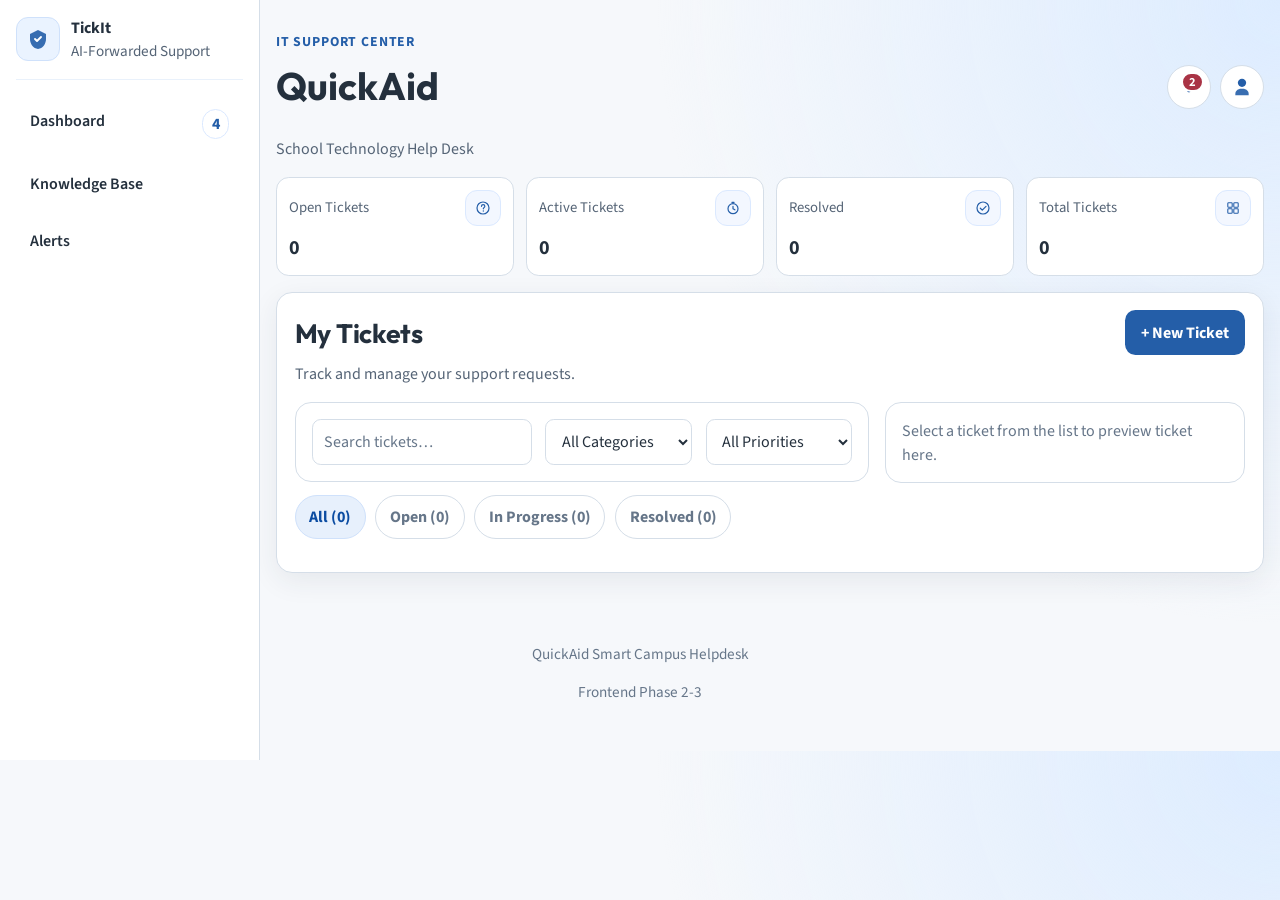
==== frontend/index.html @ 48f908a7 "enhance  UI: enhance admin UI" ====
<!doctype html>
<html lang="en">
  <head>
    <meta charset="UTF-8" />
    <meta name="viewport" content="width=device-width, initial-scale=1.0" />
    <title>QuickAid - Smart Campus Helpdesk</title>
    <link rel="preconnect" href="https://fonts.googleapis.com" />
    <link rel="preconnect" href="https://fonts.gstatic.com" crossorigin />
    <link
      href="https://fonts.googleapis.com/css2?family=Outfit:wght@400;500;600;700&family=Source+Sans+3:wght@400;500;600&display=swap"
      rel="stylesheet"
    />
    <link rel="stylesheet" href="./styles.css" />
  </head>
  <body>
    <a class="skip-link" href="#main-content">Skip to content</a>
    <header class="app-header">
      <div class="brand">
        <p class="brand-kicker">IT Support Center</p>
        <div class="brand-row">
          <h1>QuickAid</h1>
          <div class="header-actions">
            <div class="notif-wrap">
              <button
                type="button"
                class="notif-action"
                id="btnNotifications"
                aria-haspopup="menu"
                aria-controls="notifDropdown"
                aria-expanded="false"
                aria-label="Notifications"
              >
                <span class="notif-bell" aria-hidden="true">
                  <svg width="20" height="20" viewBox="0 0 24 24" fill="none" xmlns="http://www.w3.org/2000/svg">
                    <path
                      d="M12 22C13.1046 22 14 21.1046 14 20H10C10 21.1046 10.8954 22 12 22Z"
                      fill="currentColor"
                    />
                    <path
                      d="M18 16.0001H6C5.44772 16.0001 5 15.5523 5 15.0001C5 14.6234 5.20711 14.2741 5.54253 14.0937C6.29012 13.6942 7 12.9206 7 11.0001V8.5001C7 6.01483 8.79086 4.13745 11.232 4.01525C11.4821 4.00244 11.733 4.00244 11.9831 4.01525C14.4242 4.13745 16.2151 6.01483 16.2151 8.5001V11.0001C16.2151 12.9206 16.925 13.6942 17.6726 14.0937C18.008 14.2741 18.2151 14.6234 18.2151 15.0001C18.2151 15.5523 17.7674 16.0001 17.2151 16.0001H18Z"
                      fill="currentColor"
                      opacity="0.95"
                    />
                  </svg>
                </span>
                <span class="notif-badge hidden" id="notifBadge" aria-label="Unread notifications count">0</span>
              </button>

              <div class="notif-dropdown hidden" id="notifDropdown" role="menu" aria-label="Notifications dropdown">
                <div class="notif-card">
                  <div class="notif-head">
                    <div class="notif-title">Notifications</div>
                    <div class="notif-sub">
                      You have <span class="notif-unread-count" id="notifUnreadCount">0</span> unread notifications
                    </div>
                  </div>
                  <div class="notif-divider" aria-hidden="true"></div>
                  <ul class="notif-list" id="notifList"></ul>
                  <div class="notif-divider notif-divider-bottom" aria-hidden="true"></div>
                  <button type="button" class="notif-mark-all" id="btnMarkAllRead">
                    Mark all as read
                  </button>
                </div>
              </div>
            </div>
            <a class="ghost-action auth-link icon-login" id="btnSignIn" href="./login.html" aria-label="Login">
              <svg width="20" height="20" viewBox="0 0 24 24" fill="none" xmlns="http://www.w3.org/2000/svg" aria-hidden="true">
                <path d="M12 12C14.7614 12 17 9.76142 17 7C17 4.23858 14.7614 2 12 2C9.23858 2 7 4.23858 7 7C7 9.76142 9.23858 12 12 12Z" fill="currentColor" />
                <path d="M4 20C4 16.6863 7.13401 14 11 14H13C16.866 14 20 16.6863 20 20V22H4V20Z" fill="currentColor" opacity="0.9" />
              </svg>
            </a>
          </div>
        </div>
      </div>
      <p class="header-copy">
        School Technology Help Desk
      </p>
    </header>

    <aside class="sidebar" aria-label="Main navigation">
      <div class="sidebar-brand">
        <div class="sidebar-logo" aria-hidden="true">
          <svg width="24" height="24" viewBox="0 0 24 24" fill="none" xmlns="http://www.w3.org/2000/svg">
            <path d="M12 3L4 7V12C4 16.97 7.34 21.47 12 22C16.66 21.47 20 16.97 20 12V7L12 3Z" fill="currentColor" opacity="0.9" />
            <path d="M9 12L11 14L15 10" stroke="white" stroke-width="1.9" stroke-linecap="round" stroke-linejoin="round" />
          </svg>
        </div>
        <div class="sidebar-brand-text">
          <div class="sidebar-brand-title">TickIt</div>
          <div class="sidebar-brand-sub">AI-Forwarded Support</div>
        </div>
      </div>

      <nav class="sidebar-nav" aria-label="Sidebar">
        <button type="button" class="sidebar-item" data-active="false">
          Dashboard <span class="sidebar-badge">4</span>
        </button>
        <a id="btnAdminPanel" class="sidebar-item hidden" href="./admin.html">Admin Panel</a>
        <button type="button" class="sidebar-item">Knowledge Base</button>
        <button type="button" class="sidebar-item">Alerts</button>
      </nav>

  
    </aside>

    <main id="main-content" class="container main-layout">
      <section class="status-banner" id="statusBanner" role="status" aria-live="polite">
        Service status: Operational
      </section>

      <section class="quick-metrics" aria-label="Support at a glance">
        <article class="stat-card" data-stat="Open">
          <div class="stat-row">
            <p class="metric-label">Open Tickets</p>
            <div class="stat-icon" aria-hidden="true">
              <svg width="16" height="16" viewBox="0 0 24 24" fill="none" xmlns="http://www.w3.org/2000/svg">
                <circle cx="12" cy="12" r="9" stroke="currentColor" stroke-width="1.8" />
                <path d="M9.75 9.5C9.75 8.12 10.86 7 12.24 7C13.62 7 14.73 8.12 14.73 9.5C14.73 10.46 14.17 11.16 13.38 11.63C12.84 11.95 12.5 12.43 12.5 13.04V13.3" stroke="currentColor" stroke-width="1.8" stroke-linecap="round" />
                <circle cx="12.5" cy="16.45" r="1" fill="currentColor" />
              </svg>
            </div>
          </div>
          <p class="metric-value" id="statOpen">0</p>
        </article>
        <article class="stat-card" data-stat="InProgress">
          <div class="stat-row">
            <p class="metric-label">Active Tickets</p>
            <div class="stat-icon" aria-hidden="true">
              <svg width="16" height="16" viewBox="0 0 24 24" fill="none" xmlns="http://www.w3.org/2000/svg">
                <circle cx="12" cy="13" r="7.5" stroke="currentColor" stroke-width="1.8" />
                <path d="M12 13V9.5M12 13L14.8 14.8M10.4 3.5H13.6" stroke="currentColor" stroke-width="1.8" stroke-linecap="round" stroke-linejoin="round" />
              </svg>
            </div>
          </div>
          <p class="metric-value" id="statInProgress">0</p>
        </article>
        <article class="stat-card" data-stat="Resolved">
          <div class="stat-row">
            <p class="metric-label">Resolved</p>
            <div class="stat-icon" aria-hidden="true">
              <svg width="16" height="16" viewBox="0 0 24 24" fill="none" xmlns="http://www.w3.org/2000/svg">
                <circle cx="12" cy="12" r="9" stroke="currentColor" stroke-width="1.8" />
                <path d="M8 12.3L10.9 15.2L16.5 9.6" stroke="currentColor" stroke-width="1.9" stroke-linecap="round" stroke-linejoin="round" />
              </svg>
            </div>
          </div>
          <p class="metric-value" id="statResolved">0</p>
        </article>
        <article class="stat-card" data-stat="Total">
          <div class="stat-row">
            <p class="metric-label">Total Tickets</p>
            <div class="stat-icon" aria-hidden="true">
              <svg width="16" height="16" viewBox="0 0 24 24" fill="none" xmlns="http://www.w3.org/2000/svg">
                <rect x="4.2" y="4.2" width="6.6" height="6.6" rx="1.2" stroke="currentColor" stroke-width="1.6" />
                <rect x="13.2" y="4.2" width="6.6" height="6.6" rx="1.2" stroke="currentColor" stroke-width="1.6" />
                <rect x="4.2" y="13.2" width="6.6" height="6.6" rx="1.2" stroke="currentColor" stroke-width="1.6" />
                <rect x="13.2" y="13.2" width="6.6" height="6.6" rx="1.2" stroke="currentColor" stroke-width="1.6" />
              </svg>
            </div>
          </div>
          <p class="metric-value" id="statTotal">0</p>
        </article>
      </section>

      <section class="panel" id="submitPanel" aria-labelledby="submitPanelTitle">
        <div class="panel-head">
          <h2 id="submitPanelTitle">Report a Campus Issue</h2>
          <p>
            Fill in the details below. You will receive a ticket ID after submission.
          </p>
        </div>

        <div class="helper-card" aria-label="Issue templates">
          <p class="helper-title">Quick templates</p>
          <div class="template-row">
            <button class="chip" type="button" data-template="wifi">Wi-Fi issue</button>
            <button class="chip" type="button" data-template="aircond">Aircond issue</button>
            <button class="chip" type="button" data-template="portal">Portal login issue</button>
          </div>
        </div>

        <div class="submit-callout" id="submitCallout">
          <h3 class="callout-title">Create a new ticket</h3>
          <p class="muted">
            Use the form below. It auto-saves while you type, and supports attachments.
          </p>
          <button type="button" class="primary-full" id="btnNewTicket">New Ticket</button>
        </div>

        <div id="createFormWrap" class="create-form-wrap hidden" aria-hidden="true">
          <form id="ticketForm" novalidate>
            <div class="create-modal-head">
              <h3>Create New Ticket</h3>
              <button type="button" class="modal-close" id="btnCloseCreate" aria-label="Close">×</button>
            </div>
            <div class="form-grid">
            <label class="field">
              <span>Ticket type <strong>*</strong></span>
              <select id="category" name="category" autocomplete="off" required>
                <option value="">Ticket Type</option>
                <option value="Incident">Incident (something is broken)</option>
                <option value="ServiceRequest">Service Request (need access/setup)</option>
                <option value="Inquiry">General inquiry</option>
                <option value="Software">Software</option>
              </select>
              <small class="error" id="categoryError"></small>
            </label>

            <label class="field desktop-only">
              <span>Request by <strong>*</strong></span>
              <input
                id="name"
                name="name"
                type="text"
                maxlength="80"
                required
                autocomplete="name"
                placeholder="Example: Nur Aisyah Binti Rahman…"
              />
              <small class="helper">Use your full name as in student/staff record.</small>
              <small class="error" id="nameError"></small>
            </label>

            <label class="field hidden">
              <span>Email <strong>*</strong></span>
              <input
                id="email"
                name="email"
                type="email"
                maxlength="120"
                required
                autocomplete="email"
                spellcheck="false"
                placeholder="Example: ali@student.edu.my…"
              />
              <small class="helper">Use an active email to receive status updates.</small>
              <small class="error" id="emailError"></small>
            </label>

            <label class="field">
              <span>Assign to <strong>*</strong></span>
              <select id="department" name="department" autocomplete="off" required>
                <option value="">Select assigne</option>
                <option value="IT Support">IT Support</option>
                <option value="Facilities">Facilities</option>
                <option value="Academic Admin">Academic Admin</option>
                <option value="Security">Security</option>
                <option value="HR">HR</option>
                <option value="General Inquiry">General Inquiry</option>
              </select>
              <small class="error" id="departmentError"></small>
            </label>

            <label class="field">
              <span>Priority</span>
              <select id="priority" name="priority" class="priority-select">
                <option value="High">High</option>
                <option value="Medium" selected>Medium</option>
                <option value="Low">Low</option>
              </select>
              <div class="priority-seg" role="radiogroup" aria-label="Priority">
                <button type="button" class="seg-btn" data-priority="High" aria-pressed="false">High</button>
                <button type="button" class="seg-btn" data-priority="Medium" aria-pressed="true">Medium</button>
                <button type="button" class="seg-btn" data-priority="Low" aria-pressed="false">Low</button>
              </div>
              <small class="helper">Higher priority gets faster first response.</small>
            </label>

            <label class="field field-wide">
              <span>Ticket Name <strong>*</strong></span>
              <input
                id="subject"
                name="subject"
                type="text"
                maxlength="120"
                required
                autocomplete="off"
                placeholder="Ticket Name"
              />
              <small class="helper">Keep it short and specific so support can triage quickly.</small>
              <small class="error" id="subjectError"></small>
            </label>

            <div class="kb-suggestions field-wide hidden" id="kbSuggestions" aria-live="polite">
              <p class="helper-title">Suggested help articles</p>
              <p class="kb-empty">Start typing your subject to see relevant self-help guides.</p>
              <ul id="kbList"></ul>
            </div>

            <label class="field field-wide hidden">
              <span>Location</span>
              <input
                id="location"
                name="location"
                type="text"
                maxlength="120"
                autocomplete="off"
                placeholder="Example: Block C, Room 2-14 / Library Level 2…"
              />
            </label>

            <label class="field field-wide">
              <span>Message <strong>*</strong></span>
              <div class="message-from">
                <span class="from-label">from</span>
                <span class="from-chip"><span class="from-avatar">👨🏻</span><span id="messageFromName">Portal User</span></span>
              </div>
              <textarea
                id="description"
                name="description"
                rows="6"
                maxlength="2000"
                required
                autocomplete="off"
                placeholder="Enter your message.."
              ></textarea>
              <div class="message-toolbar desktop-only" aria-hidden="true">
                <button type="button" class="tool-btn" data-format="bold" aria-label="Bold">B</button>
                <button type="button" class="tool-btn" data-format="italic" aria-label="Italic">I</button>
                <button type="button" class="tool-btn" data-format="strike" aria-label="Strikethrough">S</button>
                <button type="button" class="tool-btn" data-format="bullet" aria-label="Bullets">•</button>
                <button type="button" class="tool-btn" data-format="emoji" aria-label="Emojis">
                  <svg width="14" height="14" viewBox="0 0 24 24" fill="none" xmlns="http://www.w3.org/2000/svg" aria-hidden="true">
                    <circle cx="12" cy="12" r="8.5" stroke="currentColor" stroke-width="1.8" />
                    <path d="M9.4 14.1C10.1 15 11 15.5 12 15.5C13 15.5 13.9 15 14.6 14.1" stroke="currentColor" stroke-width="1.6" stroke-linecap="round" />
                    <circle cx="9.3" cy="10.3" r="1" fill="currentColor" />
                    <circle cx="14.7" cy="10.3" r="1" fill="currentColor" />
                  </svg>
                </button>
                <button type="button" class="tool-btn" data-format="link" aria-label="Link">🔗</button>
              </div>
              <div class="emoji-picker hidden" id="emojiPicker" aria-label="Emoji picker"></div>
              <small class="helper"><span id="descCount">0</span>/2000 characters</small>
              <small class="error" id="descriptionError"></small>
            </label>

            <label class="field field-wide mobile-only attachment-field">
              <span>Attach images (Optional)</span>
              <div class="attachment-dropzone" id="attachmentDropzone" role="button" tabindex="0" aria-label="Upload attachment">
                <div class="dropzone-icon" aria-hidden="true">
                  <svg width="18" height="18" viewBox="0 0 24 24" fill="none" xmlns="http://www.w3.org/2000/svg">
                    <path d="M12 16V6.6M12 6.6L8.8 9.8M12 6.6L15.2 9.8" stroke="currentColor" stroke-width="1.9" stroke-linecap="round" stroke-linejoin="round" />
                    <path d="M5 16.5V17.7C5 18.9 6 19.9 7.2 19.9H16.8C18 19.9 19 18.9 19 17.7V16.5" stroke="currentColor" stroke-width="1.9" stroke-linecap="round" />
                  </svg>
                </div>
                <div class="dropzone-text">
                  <strong>Click</strong> to upload screenshots or photos
                  <div class="dropzone-subtitle">PNG, JPG, GIF up to 10MB each (max 5 files)</div>
                </div>
              </div>
              <input id="attachment" name="attachment" type="file" class="attachment-input" accept=".png,.jpg,.jpeg,.gif" multiple />
              <small class="error" id="attachmentError"></small>
              <small class="helper" id="attachmentInfo"></small>
              <div class="attachment-preview hidden" id="attachmentPreview" aria-live="polite"></div>
            </label>

            <label class="field field-wide checkbox-field hidden">
              <span class="checkbox-row">
                <input id="consent" name="consent" type="checkbox" required />
                I confirm the details are accurate and safe to share with support staff.
              </span>
              <small class="error" id="consentError"></small>
            </label>
          </div>

          <div class="form-meta">
            <p id="slaHint">Estimated first response SLA: 4 working hours</p>
            <p id="draftHint">Draft not saved yet.</p>
          </div>

          <div class="actions">
            <button type="button" class="ghost" id="btnCancelCreate">Cancel</button>
            <button type="submit" id="submitBtn">
              <span class="desktop-only">Create</span>
              <span class="mobile-only">Create Ticket</span>
            </button>
          </div>
          </form>

          <div class="result hidden" id="submitResult" aria-live="polite"></div>
        </div>
      </section>

      <section class="panel active" id="trackPanel" aria-labelledby="trackPanelTitle">
        <div class="panel-head">
          <div class="panel-head-row">
            <h2 id="trackPanelTitle">My Tickets</h2>
            <button type="button" class="new-ticket-top" id="btnNewTicketTop">+ New Ticket</button>
          </div>
          <p>Track and manage your support requests.</p>
        </div>

        <div class="track-workspace">
          <div class="track-main">
        <form id="trackForm" class="track-form" novalidate>
          <label class="field">
            <span>Email <strong>*</strong></span>
            <input
              id="trackEmail"
              name="trackEmail"
              type="email"
              maxlength="120"
              required
              autocomplete="email"
              spellcheck="false"
              placeholder="Example: ali@student.edu.my…"
            />
            <small class="error" id="trackEmailError"></small>
          </label>
          <button type="submit" id="trackBtn">Find Tickets</button>
        </form>

        <div class="filter-card" aria-label="Ticket filters">
          <input
            id="ticketSearch"
            type="search"
            autocomplete="off"
            placeholder="Search tickets…"
            aria-label="Search tickets"
          />
          <select id="categoryFilter" name="categoryFilter" autocomplete="off" aria-label="Category filter">
            <option value="All">All Categories</option>
            <option value="IT Support">IT Support</option>
            <option value="Facilities">Facilities</option>
            <option value="Academic Admin">Academic Admin</option>
            <option value="Security">Security</option>
            <option value="General Inquiry">General Inquiry</option>
          </select>
          <select id="priorityFilter" name="priorityFilter" autocomplete="off" aria-label="Priority filter">
            <option value="All">All Priorities</option>
            <option value="Low">Low</option>
            <option value="Medium">Medium</option>
            <option value="High">High</option>
          </select>
        </div>

        <div class="status-tabs" role="tablist" aria-label="Status tabs">
          <button type="button" class="status-tab active" data-status="All" role="tab" aria-selected="true">
            All (<span id="tabCountAll">0</span>)
          </button>
          <button type="button" class="status-tab" data-status="Open" role="tab" aria-selected="false">
            Open (<span id="tabCountOpen">0</span>)
          </button>
          <button type="button" class="status-tab" data-status="InProgress" role="tab" aria-selected="false">
            In Progress (<span id="tabCountInProgress">0</span>)
          </button>
          <button type="button" class="status-tab" data-status="Resolved" role="tab" aria-selected="false">
            Resolved (<span id="tabCountResolved">0</span>)
          </button>
        </div>

        <div class="tickets-shell">
          <div class="tickets-skeleton hidden" id="ticketsSkeleton" aria-hidden="true">
            <div class="s-row"></div>
            <div class="s-row"></div>
            <div class="s-row"></div>
            <div class="s-row"></div>
          </div>

          <div class="tickets" id="ticketsResult" aria-live="polite"></div>
        </div>
          </div>

          <aside class="ticket-inline-panel" id="ticketInlinePanel" aria-live="polite">
            <p class="ticket-inline-empty" id="ticketInlineEmpty">
              Select a ticket from the list to preview ticket here.
            </p>
            <div class="ticket-inline-content hidden" id="ticketInlineContent">
              <div class="ticket-inline-head">
                <h3 id="inlineDetailSubject">Ticket Details</h3>
                <span class="muted" id="inlineDetailTicketId"></span>
              </div>
              <div class="ticket-inline-meta">
                <span class="badge" id="inlineDetailStatus">Open</span>
                <span class="detail-priority-pill" id="inlineDetailPriority">Medium</span>
              </div>
              <p class="muted" id="inlineDetailCategory">Department</p>
              <p class="muted" id="inlineDetailLocation">Location</p>
              <p class="muted" id="inlineDetailUpdated">Updated</p>
              <div class="detail-block">
                <h4>Issue description</h4>
                <p class="detail-description muted" id="inlineDetailDescription"></p>
              </div>
              <div class="detail-actions">
                <button type="button" id="btnInlineViewDetailPage">View Details</button>
              </div>
            </div>
          </aside>
        </div>
      </section>
    </main>

    <footer class="app-footer">
      <p>QuickAid Smart Campus Helpdesk</p>
      <p>Frontend Phase 2-3</p>
    </footer>

    <div class="modal hidden" id="profileModal" role="dialog" aria-modal="true" aria-labelledby="profileModalTitle">
      <div class="modal-backdrop" data-close-profile="true"></div>
      <div class="modal-card" role="document">
        <div class="modal-head">
          <h2 id="profileModalTitle">Profile and settings</h2>
          <button type="button" class="modal-close" data-close-profile="true" aria-label="Close">×</button>
        </div>

        <form id="profileForm" class="profile-form" novalidate>
          <p class="muted" id="profileEmail">Signed in as</p>

          <fieldset class="fieldset">
            <legend>Notifications</legend>
            <label class="check-row">
              <input type="checkbox" id="notifEmail" />
              Email me ticket updates
            </label>
            <label class="check-row">
              <input type="checkbox" id="notifInApp" />
              Show in-app alerts
            </label>
          </fieldset>

          <button type="submit" class="primary-full">Save</button>
        </form>
      </div>
    </div>

    <script src="./app.js" defer></script>
  </body>
</html>
---- frontend/styles.css ----
:root {
  --bg: #f6f8fb;
  --panel: #ffffff;
  --text-strong: #1a2430;
  --text: #24303d;
  --text-muted: #556476;
  --text-soft: #667689;
  --muted: #667689;
  --line: #d5dee8;
  --primary: #245ea8;
  --primary-hover: #2f6dbc;
  --primary-strong: #1f4f8d;
  --primary-soft: #edf4fb;
  --surface-hover: #f4f7fb;
  --surface-active: #ecf2f8;
  --danger: #a93345;
  --ok: #1f7a57;
  --warning: #8a680f;
}

* {
  box-sizing: border-box;
}

html {
  -webkit-tap-highlight-color: rgba(11, 99, 201, 0.16);
}

body {
  margin: 0;
  font-family: "Source Sans 3", sans-serif;
  color: var(--text);
  line-height: 1.5;
  background: radial-gradient(circle at top right, #ddecff, transparent 42%),
    var(--bg);
}

button,
a,
input,
select,
textarea {
  touch-action: manipulation;
}

h2[id],
h3[id],
h4[id] {
  scroll-margin-top: 1rem;
}

h1,
h2,
h3,
h4 {
  text-wrap: balance;
}

button:focus-visible,
a:focus-visible,
input:focus-visible,
select:focus-visible,
textarea:focus-visible {
  outline: 2px solid var(--primary);
  outline-offset: 2px;
}

.skip-link {
  position: absolute;
  left: -9999px;
}

.skip-link:focus {
  left: 1rem;
  top: 1rem;
  z-index: 9;
  padding: 0.5rem 0.75rem;
  border-radius: 0.5rem;
  background: #fff;
  outline: 2px solid var(--primary);
}

.app-header {
  padding: 2rem 1rem 1rem;
  max-width: 1200px;
  margin: 0 0 0 260px;
  display: grid;
  gap: 0.7rem;
}

@media (max-width: 980px) {
  .sidebar {
    position: static;
    width: auto;
    border-right: 0;
    border-bottom: 1px solid var(--line);
    min-height: auto;
  }

  .app-header {
    margin: 0;
  }

  .main-layout {
    margin-left: 0;
  }

  .header-actions {
    margin-left: 0;
  }
}

.brand h1 {
  margin: 0;
  font-family: "Outfit", sans-serif;
  font-size: clamp(1.7rem, 3vw, 2.4rem);
}

.brand-row {
  display: flex;
  align-items: center;
  gap: 0.75rem;
  flex-wrap: wrap;
}

.brand-kicker {
  margin: 0 0 0.35rem;
  color: var(--primary);
  font-weight: 700;
  text-transform: uppercase;
  letter-spacing: 0.06em;
  font-size: 0.86rem;
}

.header-copy {
  margin: 0.6rem 0 0;
  color: var(--text-muted);
  max-width: 70ch;
}

.header-actions {
  display: flex;
  align-items: center;
  gap: 0.55rem;
  margin-left: auto;
}

.new-ticket-top {
  border: 0;
  background: var(--primary);
  color: #fff;
  border-radius: 0.65rem;
  padding: 0.65rem 1rem;
  font-weight: 700;
  cursor: pointer;
  min-height: 44px;
  text-decoration: none;
  transition: background-color 170ms ease-out, transform 170ms ease-out, box-shadow 170ms ease-out;
}

.new-ticket-top:hover {
  background: var(--primary-hover);
  box-shadow: 0 8px 18px rgba(31, 79, 141, 0.2);
  transform: translateY(-1px);
}

.new-ticket-top:active {
  background: var(--primary-strong);
  box-shadow: 0 3px 8px rgba(31, 79, 141, 0.16);
  transform: translateY(0);
}

/* Notification button + dropdown (based on provided screenshot) */
.notif-wrap {
  position: relative;
  display: inline-flex;
}

.notif-action {
  width: 44px;
  height: 44px;
  border-radius: 999px;
  border: 1px solid var(--line);
  background: #fff;
  color: var(--primary);
  display: inline-flex;
  align-items: center;
  justify-content: center;
  cursor: pointer;
  position: relative;
  transition: background-color 150ms ease-out, border-color 150ms ease-out, transform 150ms ease-out;
}

.notif-action:hover {
  background: var(--surface-hover);
  border-color: #c5d4e5;
  transform: translateY(-1px);
}

.notif-action:active {
  background: var(--surface-active);
  transform: translateY(0);
}

.notif-badge {
  position: absolute;
  top: 6px;
  right: 6px;
  min-width: 20px;
  height: 20px;
  padding: 0 6px;
  border-radius: 999px;
  background: var(--danger);
  color: #fff;
  font-weight: 700;
  font-size: 0.78rem;
  display: inline-flex;
  align-items: center;
  justify-content: center;
  border: 2px solid #fff;
}

.notif-dropdown {
  position: absolute;
  top: calc(100% + 0.6rem);
  right: 0;
  width: 360px;
  max-width: calc(100vw - 2rem);
  z-index: 80;
}

.notif-card {
  background: #fff;
  border: 1px solid var(--line);
  border-radius: 1rem;
  box-shadow: 0 18px 60px rgba(36, 52, 70, 0.14);
  overflow: hidden;
}

.notif-head {
  padding: 1rem 1rem 0.75rem;
}

.notif-title {
  font-family: "Outfit", sans-serif;
  font-weight: 700;
  font-size: 1.05rem;
}

.notif-sub {
  margin-top: 0.35rem;
  color: var(--text-muted);
  font-weight: 700;
}

.notif-divider {
  height: 1px;
  background: #e9f1fb;
}

.notif-list {
  list-style: none;
  margin: 0;
  padding: 0.55rem 0;
  display: grid;
  gap: 0.15rem;
}

.notif-item {
  display: flex;
  gap: 0.65rem;
  padding: 0.7rem 1rem;
  align-items: flex-start;
}

.notif-item-unread {
  background: #f2f7ff;
  border: 1px solid #d2e3fb;
  border-radius: 0.75rem;
  margin: 0 0.4rem;
}

.notif-item-read {
  background: #fff;
  border: 1px solid #edf2f8;
  border-radius: 0.75rem;
  margin: 0 0.4rem;
}

.notif-dot {
  width: 8px;
  height: 8px;
  border-radius: 999px;
  background: #0b63c9;
  margin-top: 0.55rem;
  flex: 0 0 auto;
}

.notif-check {
  width: 18px;
  height: 18px;
  border-radius: 6px;
  display: inline-flex;
  align-items: center;
  justify-content: center;
  margin-top: 0.35rem;
  color: #0f6b42;
  font-weight: 700;
  flex: 0 0 auto;
}

.notif-text {
  flex: 1;
  min-width: 0;
}

.notif-text-title {
  font-weight: 700;
  margin: 0;
}

.notif-item-read .notif-text-title {
  font-weight: 700;
  color: var(--text-muted);
}

.notif-time {
  display: flex;
  gap: 0.4rem;
  align-items: center;
  margin-top: 0.3rem;
  color: var(--text-muted);
  font-weight: 700;
  font-size: 0.95rem;
}

.notif-time svg {
  flex: 0 0 auto;
  color: var(--muted);
}

.notif-mark-all {
  width: calc(100% - 1.2rem);
  margin: 0.8rem 0.6rem 0.9rem;
  border: 1px solid var(--line);
  background: #f7fbff;
  color: var(--text);
  font-weight: 700;
  border-radius: 0.9rem;
}

.notif-mark-all:hover {
  background: #eaf4ff;
}

.notif-mark-all:focus {
  outline: 2px solid #87b9f5;
  outline-offset: 2px;
}

/* Auth actions visibility is controlled by the `.hidden` class in JS. */

.ghost-action,
.ms-action {
  min-height: 44px;
  border-radius: 0.6rem;
  border: 1px solid var(--line);
  background: #f8fbff;
  color: var(--text);
  padding: 0.55rem 0.9rem;
  font-weight: 700;
  text-decoration: none;
  display: inline-flex;
  align-items: center;
  justify-content: center;
}

.auth-link {
  cursor: pointer;
}

.icon-login {
  width: 44px;
  height: 44px;
  border-radius: 999px;
  padding: 0;
  border: 1px solid var(--line);
  background: #fff;
  color: var(--primary);
  position: relative;
  cursor: pointer;
  transition: background-color 150ms ease-out, border-color 150ms ease-out, transform 150ms ease-out;
}

.icon-login:hover {
  background: var(--surface-hover);
  border-color: #c5d4e5;
  color: var(--primary);
  transform: translateY(-1px);
  box-shadow: 0 8px 18px rgba(31, 79, 141, 0.2);
}

.icon-login:active {
  background: var(--surface-active);
  color: var(--primary);
  transform: translateY(0);
  box-shadow: 0 3px 8px rgba(31, 79, 141, 0.16);
}

.ms-action {
  background: #eaf3ff;
  border-color: #b9d4f3;
  color: #0f4f95;
}

.container {
  max-width: 1060px;
  margin: 0 auto;
  padding: 0 1rem 2rem;
}

/* Layout with left sidebar (matches screenshots) */
.main-layout {
  max-width: 1200px;
  margin-left: 260px;
}

.sidebar {
  position: fixed;
  top: 0;
  left: 0;
  width: 260px;
  background: #ffffff;
  border-right: 1px solid var(--line);
  padding: 1rem 1rem 1.2rem;
  min-height: calc(100vh - 140px);
}

.sidebar-brand {
  display: flex;
  align-items: center;
  gap: 0.7rem;
  padding-bottom: 1rem;
  margin-bottom: 1rem;
  border-bottom: 1px solid #e9f1fb;
}

.sidebar-logo {
  width: 44px;
  height: 44px;
  display: flex;
  align-items: center;
  justify-content: center;
  background: #eaf3ff;
  color: var(--primary);
  border: 1px solid #cfe1fb;
  border-radius: 12px;
  font-weight: 700;
  padding: 0;
}

.sidebar-brand-title {
  font-weight: 700;
  color: var(--text);
}

.sidebar-brand-sub {
  color: var(--text-muted);
  font-size: 0.95rem;
}

.sidebar-nav {
  display: grid;
  gap: 0.45rem;
  margin-bottom: 1.1rem;
}

.sidebar-item {
  text-align: left;
  border: 0;
  background: transparent;
  padding: 0.8rem 0.85rem;
  border-radius: 0.9rem;
  color: var(--text);
  font-weight: 600;
  cursor: pointer;
  transition: background-color 150ms ease-out, border-color 150ms ease-out;
}

.sidebar-item:hover {
  background: var(--surface-hover);
  border-color: #d0dce9;
}

.sidebar-item-active {
  background: #8fb3ff66;
  border: 1px solid #8fb3ff99;
}

.sidebar-badge {
  float: right;
  padding: 0.15rem 0.55rem;
  border-radius: 999px;
  background: #ffffff;
  border: 1px solid #dbe9ff;
  color: var(--primary);
  font-weight: 700;
  font-variant-numeric: tabular-nums;
}

.sidebar-help-card {
  border: 1px solid #dbe9ff;
  background: #f7fbff;
  border-radius: 1rem;
  padding: 1rem;
}

.sidebar-help-title {
  font-weight: 700;
}

.sidebar-help-text {
  color: var(--muted);
  margin-top: 0.25rem;
}

.sidebar-help-cta {
  margin-top: 0.8rem;
  color: var(--muted);
  font-weight: 700;
  font-size: 0.95rem;
}

.status-banner {
  display: none;
  background: #e7f2ff;
  border: 1px solid #bfd9f7;
  color: #0c4f98;
  padding: 0.7rem 0.9rem;
  border-radius: 0.65rem;
  margin-bottom: 1rem;
}

.quick-metrics {
  display: grid;
  grid-template-columns: repeat(4, minmax(0, 1fr));
  gap: 0.75rem;
  margin-bottom: 1rem;
}

.quick-metrics article {
  background: #fff;
  border: 1px solid var(--line);
  border-radius: 0.8rem;
  padding: 0.75rem;
}

.stat-row {
  display: flex;
  justify-content: space-between;
  align-items: center;
  gap: 0.5rem;
}

.stat-icon {
  width: 36px;
  height: 36px;
  border-radius: 12px;
  background: #f3f7ff;
  border: 1px solid #dbe9ff;
  display: flex;
  align-items: center;
  justify-content: center;
  color: var(--primary);
  font-weight: 700;
}

.stat-card .metric-value {
  margin-top: 0.45rem;
  font-weight: 700;
  font-variant-numeric: tabular-nums;
  font-size: 1.25rem;
}

.metric-label {
  margin: 0;
  color: var(--text-muted);
  font-size: 0.92rem;
}

.metric-value {
  margin: 0.2rem 0 0;
  font-weight: 700;
}

.tab-nav {
  display: none;
  display: inline-flex;
  gap: 0.4rem;
  background: #e9edf2;
  border-radius: 999px;
  padding: 0.25rem;
  margin-bottom: 1rem;
}

/* In screenshot flow: submit form is only shown via New Ticket modal */
.submit-callout {
  display: none;
}

.tab-btn {
  border: 0;
  background: transparent;
  color: var(--muted);
  padding: 0.55rem 0.95rem;
  border-radius: 999px;
  cursor: pointer;
  font-weight: 600;
}

.tab-btn.active {
  color: #fff;
  background: var(--primary);
}

.panel {
  display: none;
  background: var(--panel);
  border: 1px solid var(--line);
  border-radius: 1rem;
  padding: 1.1rem;
  box-shadow: 0 8px 28px rgba(36, 52, 70, 0.08);
}

.panel.active {
  display: block;
}

.panel-head h2 {
  margin: 0;
  font-family: "Outfit", sans-serif;
  font-size: clamp(1.35rem, 1.1rem + 0.7vw, 1.75rem);
  line-height: 1.22;
  letter-spacing: -0.01em;
}

.panel-head-row {
  display: flex;
  align-items: center;
  justify-content: space-between;
  gap: 0.75rem;
  flex-wrap: wrap;
}

.panel-head p {
  margin: 0.45rem 0 1rem;
  color: var(--text-muted);
}

.helper-card {
  border: 1px solid #cee0f6;
  background: #f6faff;
  border-radius: 0.85rem;
  padding: 0.75rem;
  margin-bottom: 1rem;
}

.helper-title {
  margin: 0;
  font-weight: 600;
}

.kb-suggestions {
  border: 1px dashed #bdd4f0;
  border-radius: 0.75rem;
  background: #f8fbff;
  padding: 0.75rem;
}

.kb-empty {
  margin: 0.45rem 0 0;
  color: var(--text-muted);
}

#kbList {
  margin: 0.5rem 0 0;
  padding-left: 1rem;
}

#kbList li {
  margin-bottom: 0.35rem;
}

.template-row {
  display: flex;
  flex-wrap: wrap;
  gap: 0.45rem;
  margin-top: 0.6rem;
}

.chip {
  border-radius: 999px;
  border: 1px solid #b6d1f3;
  background: #fff;
  color: #1d4f8f;
  padding: 0.32rem 0.68rem;
  font-weight: 600;
  transition: background-color 150ms ease-out, border-color 150ms ease-out, transform 150ms ease-out;
}

.chip:hover {
  background: var(--primary-soft);
  border-color: #a9c4e3;
  transform: translateY(-1px);
}

.chip:active {
  background: #e2edf9;
  transform: translateY(0);
}

.submit-callout {
  border: 1px solid #bcd8fb;
  border-radius: 1rem;
  background: #f7fbff;
  padding: 1rem;
  margin: 0.9rem 0 1rem;
}

.callout-title {
  margin: 0;
  font-family: "Outfit", sans-serif;
  font-size: 1.1rem;
  line-height: 1.25;
}

.create-form-wrap {
  position: fixed;
  inset: 0;
  z-index: 60;
  background: rgba(10, 18, 28, 0.55);
  padding: 6vh 1rem;
  overflow: auto;
  backdrop-filter: blur(2px);
}

.create-modal-head {
  margin: -1.1rem -1.1rem 1rem;
  display: flex;
  justify-content: space-between;
  gap: 0.8rem;
  align-items: center;
  padding: 0.95rem 1.1rem;
  border-bottom: 1px solid var(--line);
  background: #fff;
  border-radius: 1rem 1rem 0 0;
}

.create-modal-head h3 {
  margin: 0;
  font-family: "Outfit", sans-serif;
  font-size: 1.4rem;
  line-height: 1.2;
  flex: 1 1 auto;
  letter-spacing: -0.01em;
}

.create-form-wrap form {
  max-width: 780px;
  margin: 0 auto;
  background: #fff;
  border: 1px solid var(--line);
  border-radius: 1rem;
  padding: 1.15rem;
  box-shadow: 0 14px 34px rgba(36, 52, 70, 0.14);
}

.create-form-wrap .form-grid {
  margin-top: 0.25rem;
  gap: 1.05rem;
}

.create-form-wrap .actions {
  margin-top: 1rem;
}

.create-form-wrap .modal-close {
  background: transparent;
  border: 0;
  box-shadow: none;
  color: #313c4d;
  font-size: 1.85rem;
  line-height: 1;
  padding: 0.2rem 0.4rem;
  border-radius: 0.5rem;
}

#ticketForm .field > span {
  color: var(--text-strong);
  font-weight: 600;
}

#ticketForm .field > span strong {
  color: var(--danger);
}

#ticketForm input,
#ticketForm select,
#ticketForm textarea {
  border: 1px solid #ccd8e5;
  background: #fbfdff;
  border-radius: 0.68rem;
  min-height: 44px;
  padding: 0.68rem 0.78rem;
}

#ticketForm textarea {
  min-height: 128px;
  line-height: 1.45;
  resize: vertical;
}

#ticketForm input:focus,
#ticketForm select:focus,
#ticketForm textarea:focus {
  border-color: #8db2db;
  box-shadow: 0 0 0 3px rgba(36, 94, 168, 0.14);
}

#ticketForm .helper {
  font-size: 0.9rem;
  color: var(--text-soft);
}

#ticketForm .error {
  min-height: 1.25em;
  font-size: 0.88rem;
  font-weight: 600;
  color: var(--danger);
}

#ticketForm .priority-seg {
  width: 100%;
  display: grid;
  grid-template-columns: repeat(3, minmax(0, 1fr));
  gap: 0.5rem;
  padding: 0.35rem;
}

#ticketForm .seg-btn {
  min-width: 0;
}

#ticketForm .message-toolbar {
  padding-top: 0.72rem;
  border-top: 1px dashed #d5e2ef;
  margin-top: 0.15rem;
}

#ticketForm .attachment-dropzone {
  background: #f5f9ff;
  border-color: #abc9e6;
}

#ticketForm .attachment-dropzone:hover {
  background: #edf5ff;
  border-color: #93b8dd;
}

#ticketForm .actions {
  border-top: 1px solid #e3ebf3;
  padding-top: 0.95rem;
}

#ticketForm #submitBtn {
  min-width: 160px;
}

#ticketForm #btnCancelCreate {
  min-width: 110px;
}

/* Responsive create-ticket layout (matches provided screenshots) */
.desktop-only {
  display: block;
}
.mobile-only {
  display: none;
}

@media (max-width: 760px) {
  .desktop-only {
    display: none;
  }
  .mobile-only {
    display: block;
  }
}

/* Priority segmented control (matches screenshot-style pill buttons) */
.priority-select {
  display: none;
}

.priority-seg {
  display: inline-flex;
  gap: 0.55rem;
  padding: 0.25rem;
  background: #f7fbff;
  border: 1px solid var(--line);
  border-radius: 0.85rem;
}

.seg-btn {
  display: inline-flex;
  align-items: center;
  justify-content: center;
  flex: 1;
  min-width: 96px;
  border: 1px solid transparent;
  background: #fff;
  border-radius: 999px;
  padding: 0.48rem 0.75rem;
  font-weight: 600;
  color: var(--muted);
  cursor: pointer;
  gap: 0.45rem;
  transition: background-color 150ms ease-out, border-color 150ms ease-out, transform 150ms ease-out;
}

.seg-btn:hover {
  background: var(--primary-soft);
  border-color: #c4d8ee;
  transform: translateY(-1px);
}

.seg-btn:active {
  background: #e2edf9;
  transform: translateY(0);
}

.seg-btn.active {
  outline: 2px solid #b9d4f3;
  outline-offset: 1px;
}

.seg-btn[data-priority="Low"].active {
  background: #f2fbf6;
  border-color: #b8e2c7;
  color: #0f6b42;
}

.seg-btn[data-priority="Medium"].active {
  background: #fff6dc;
  border-color: #f2d28f;
  color: #7a5400;
}

.seg-btn[data-priority="High"].active {
  background: #fff0ef;
  border-color: #f3b3ad;
  color: #a21b1b;
}

.seg-btn::before {
  content: "";
  width: 8px;
  height: 8px;
  border-radius: 50%;
  display: inline-block;
  background: #c7cdd8;
}
.seg-btn[data-priority="Low"]::before {
  background: #0f6b42;
}
.seg-btn[data-priority="Medium"]::before {
  background: #d39b00;
}
.seg-btn[data-priority="High"]::before {
  background: #a21b1b;
}

@media (max-width: 760px) {
  /* Mobile uses dropdown priority (screenshot 1) */
  .priority-select {
    display: block;
  }
  .priority-seg {
    display: none;
  }
}

.form-grid {
  display: grid;
  gap: 0.95rem;
  grid-template-columns: repeat(2, minmax(0, 1fr));
}

.field {
  display: flex;
  flex-direction: column;
  gap: 0.4rem;
}

.field-wide {
  grid-column: 1 / -1;
}

.field span {
  font-weight: 600;
}

.field strong {
  color: var(--danger);
}

input,
select,
textarea,
button {
  font: inherit;
}

input,
select,
textarea {
  border: 1px solid var(--line);
  border-radius: 0.55rem;
  padding: 0.62rem 0.7rem;
  color: var(--text);
  background: #fff;
}

input::placeholder,
textarea::placeholder {
  color: var(--text-soft);
  opacity: 1;
}

input:focus,
select:focus,
textarea:focus,
button:focus {
  outline: 2px solid #87b9f5;
  outline-offset: 1px;
}

.helper {
  color: var(--text-muted);
  font-size: 0.95rem;
  line-height: 1.45;
}

.form-meta {
  margin-top: 0.7rem;
  display: flex;
  justify-content: space-between;
  gap: 0.65rem;
  flex-wrap: wrap;
  color: var(--text-muted);
}

.checkbox-field {
  gap: 0.2rem;
}

.checkbox-row {
  display: flex;
  align-items: flex-start;
  gap: 0.6rem;
  line-height: 1.35;
}

.checkbox-row input[type="checkbox"] {
  width: 1.05rem;
  height: 1.05rem;
  margin-top: 0.15rem;
}

.error {
  color: var(--danger);
  min-height: 1em;
}

.actions {
  margin-top: 1.05rem;
  display: flex;
  gap: 0.6rem;
  flex-wrap: wrap;
}

/* In screenshots the create modal buttons sit on the right. */
#createFormWrap .actions {
  justify-content: flex-end;
}

/* Attachment dropzone (screenshot 1) */
.attachment-field .attachment-input {
  display: none;
}

.attachment-dropzone {
  margin: 0.35rem 0 0.1rem;
  border: 1px dashed #b9d4f3;
  border-radius: 0.9rem;
  padding: 1rem;
  background: #f7fbff;
  display: flex;
  align-items: center;
  justify-content: center;
  gap: 0.9rem;
  text-align: left;
  cursor: pointer;
}

.attachment-dropzone:focus-visible {
  outline: 2px solid var(--primary);
  outline-offset: 2px;
}

.attachment-dropzone .dropzone-icon {
  width: 34px;
  height: 34px;
  border-radius: 10px;
  background: #eaf4ff;
  display: inline-flex;
  align-items: center;
  justify-content: center;
  font-weight: 700;
  color: #1d4f8f;
}

.attachment-dropzone .dropzone-text strong {
  font-family: "Outfit", sans-serif;
}

.attachment-dropzone .dropzone-subtitle {
  margin-top: 0.2rem;
  color: var(--muted);
  font-weight: 600;
}

.message-toolbar {
  display: flex;
  gap: 0.4rem;
  padding-top: 0.6rem;
  flex-wrap: wrap;
}

.message-from {
  display: flex;
  align-items: center;
  gap: 0.55rem;
  margin: 0.15rem 0 0.05rem;
}

.from-label {
  color: #9aa5b5;
  font-weight: 500;
}

.from-chip {
  display: inline-flex;
  align-items: center;
  gap: 0.45rem;
  padding: 0.36rem 0.6rem;
  border-radius: 999px;
  background: #f2f5fb;
  color: #1f2f44;
}

.from-avatar {
  width: 26px;
  height: 26px;
  border-radius: 50%;
  display: inline-flex;
  align-items: center;
  justify-content: center;
  background: #e3e9f7;
}

.message-toolbar .tool-btn {
  width: 30px;
  height: 30px;
  border-radius: 10px;
  border: 1px solid var(--line);
  background: #fff;
  color: var(--muted);
  font-weight: 700;
  cursor: pointer;
  display: inline-flex;
  align-items: center;
  justify-content: center;
  padding: 0;
  transition: background-color 140ms ease-out, border-color 140ms ease-out, color 140ms ease-out;
}

.message-toolbar .tool-btn:hover {
  background: var(--primary-soft);
  border-color: #c6d9ef;
  color: #244a79;
}

.emoji-picker {
  margin-top: 0.55rem;
  padding: 0.55rem;
  border: 1px solid var(--line);
  border-radius: 0.75rem;
  background: #fff;
  display: grid;
  grid-template-columns: repeat(8, minmax(0, 1fr));
  gap: 0.35rem;
  max-width: 360px;
  box-shadow: 0 10px 26px rgba(26, 38, 54, 0.12);
}

.emoji-picker-btn {
  width: 100%;
  aspect-ratio: 1;
  border: 1px solid transparent;
  border-radius: 0.5rem;
  background: #fff;
  color: var(--text);
  font-size: 1rem;
  line-height: 1;
  display: inline-flex;
  align-items: center;
  justify-content: center;
  cursor: pointer;
  padding: 0;
}

.emoji-picker-btn:hover {
  background: var(--primary-soft);
  border-color: #c6d9ef;
}

button {
  border: 0;
  background: var(--primary);
  color: #fff;
  border-radius: 0.6rem;
  padding: 0.62rem 1.05rem;
  font-weight: 600;
  cursor: pointer;
  transition: background-color 170ms ease-out, transform 170ms ease-out, box-shadow 170ms ease-out;
}

button:hover {
  background: var(--primary-hover);
  color: #fff;
  transform: translateY(-1px);
  box-shadow: 0 8px 18px rgba(31, 79, 141, 0.2);
}

button:active {
  background: var(--primary-strong);
  transform: translateY(0);
  box-shadow: 0 3px 8px rgba(31, 79, 141, 0.16);
}

/* Keep notification icon color stable on hover/active. */
.notif-action:hover,
.notif-action:active {
  color: var(--primary);
}

/* Keep secondary controls readable; avoid global button hover override. */
button.ghost:hover {
  background: var(--surface-hover);
  border-color: #cfdbe8;
  color: var(--text);
  box-shadow: none;
  transform: translateY(0);
}

.chip:hover,
.seg-btn:hover,
.message-toolbar .tool-btn:hover,
.notif-mark-all:hover,
.status-tab:hover,
.modal-close:hover,
.sidebar-item:hover,
.auth-tab:hover {
  color: var(--text);
}

button[disabled] {
  opacity: 0.65;
  cursor: not-allowed;
}

button.ghost {
  background: #e7edf5;
  color: var(--text);
}

.result {
  margin-top: 1rem;
  border-radius: 0.65rem;
  padding: 0.75rem 0.9rem;
}

.result.success {
  background: #e7f8ef;
  border: 1px solid #b9e8cd;
  color: var(--ok);
}

.result.error {
  background: #feecf0;
  border: 1px solid #f4bfcb;
  color: var(--danger);
}

.hidden {
  display: none;
}

.track-form {
  display: grid;
  gap: 0.8rem;
  grid-template-columns: 1fr auto;
  align-items: end;
}

/* Screenshot: email search is not visible; keep it for functionality but hide it. */
.track-form {
  display: none;
}

.filter-card {
  border: 1px solid var(--line);
  border-radius: 1rem;
  background: #ffffff;
  padding: 1rem;
  display: grid;
  grid-template-columns: 1.2fr 0.8fr 0.8fr;
  gap: 0.85rem;
  align-items: center;
  margin-bottom: 0.8rem;
}

.filter-card input,
.filter-card select {
  width: 100%;
}

.status-tabs {
  display: flex;
  gap: 0.6rem;
  align-items: center;
  margin-bottom: 1rem;
  flex-wrap: wrap;
}

.status-tab {
  border: 1px solid var(--line);
  background: #fff;
  border-radius: 999px;
  padding: 0.55rem 0.85rem;
  color: var(--muted);
  font-weight: 700;
  cursor: pointer;
  transition: background-color 160ms ease-out, border-color 160ms ease-out, color 160ms ease-out;
}

.status-tab:hover {
  background: var(--surface-hover);
  border-color: #c7d5e4;
}

.status-tab.active {
  background: #e7f0fc;
  border-color: #cfe1fb;
  color: #0b4ca2;
}

.track-toolbar {
  margin-top: 0.8rem;
  display: flex;
  gap: 0.6rem;
  align-items: center;
  color: var(--muted);
}

.track-toolbar select {
  max-width: 180px;
}

.tickets {
  margin-top: 1rem;
  display: grid;
  gap: 0.65rem;
}

.ticket-card {
  border: 1px solid var(--line);
  border-radius: 0.75rem;
  background: #fbfdff;
  padding: 0.75rem;
}

.ticket-card p {
  margin: 0.35rem 0;
}

.ticket-top {
  display: flex;
  justify-content: space-between;
  gap: 0.75rem;
  flex-wrap: wrap;
}

.ticket-id {
  font-weight: 700;
}

.badge {
  display: inline-flex;
  border-radius: 999px;
  padding: 0.2rem 0.62rem;
  font-size: 0.86rem;
  font-weight: 700;
}

.badge-new {
  color: #135ca8;
  background: #e7f0fc;
}

.badge-inprogress {
  color: #7a5400;
  background: #fff5dc;
}

.badge-resolved,
.badge-closed {
  color: #0f6b42;
  background: #e4f6ec;
}

.app-footer {
  text-align: center;
  color: var(--muted);
  font-size: 0.95rem;
  padding: 1.4rem 1rem 2rem;
}

body[data-role="user"] {
  --primary: #245ea8;
  --primary-strong: #1f4f8d;
}

body[data-role="admin"] {
  --primary: #a55a1f;
  --primary-strong: #864819;
  --bg: #faf6f2;
}

body[data-role="staff"] {
  --primary: #256f57;
  --primary-strong: #1e5946;
  --bg: #f2f8f5;
}

.primary-full {
  width: 100%;
  margin-top: 0.75rem;
}

.ms-full {
  width: 100%;
  background: #eaf3ff;
  border: 1px solid #b9d4f3;
  color: #0f4f95;
}

.modal {
  position: fixed;
  inset: 0;
  z-index: 50;
}

.modal.hidden {
  display: none;
}

.modal-backdrop {
  position: absolute;
  inset: 0;
  background: rgba(10, 18, 28, 0.55);
  overscroll-behavior: contain;
}

.modal-card {
  position: relative;
  max-width: 980px;
  margin: 5vh auto;
  background: #fff;
  border-radius: 1rem;
  border: 1px solid var(--line);
  padding: 1rem;
  overscroll-behavior: contain;
}

.modal-card-large {
  max-width: 1120px;
}

.modal-head {
  display: flex;
  align-items: center;
  justify-content: space-between;
  gap: 0.75rem;
  margin-bottom: 0.75rem;
}

.modal-head h2 {
  margin: 0;
  font-family: "Outfit", sans-serif;
}

.modal-close {
  width: 40px;
  height: 40px;
  border-radius: 0.6rem;
  border: 1px solid var(--line);
  background: #fff;
  color: var(--text);
  font-size: 1.2rem;
  line-height: 1;
  transition: background-color 140ms ease-out, border-color 140ms ease-out;
}

.modal-close:hover {
  background: var(--surface-hover);
  border-color: #c7d5e4;
}

.modal-close:active {
  background: var(--surface-active);
}

.auth-tabs {
  display: flex;
  gap: 0.5rem;
  margin-bottom: 0.75rem;
}

.auth-tab {
  flex: 1;
  border: 1px solid var(--line);
  background: #fff;
  border-radius: 0.8rem;
  padding: 0.6rem 0.7rem;
  font-weight: 600;
  cursor: pointer;
  transition: background-color 160ms ease-out, color 160ms ease-out, border-color 160ms ease-out;
}

.auth-tab:hover {
  background: var(--surface-hover);
  border-color: #c7d5e4;
}

.auth-tab.active {
  background: var(--primary);
  color: #fff;
  border-color: var(--primary);
}

.auth-form {
  display: grid;
  gap: 0.9rem;
}

.auth-form.hidden {
  display: none;
}

.auth-divider {
  text-align: center;
  color: var(--muted);
  margin-top: 0.2rem;
  margin-bottom: 0.2rem;
}

.auth-note {
  color: var(--muted);
  font-size: 0.95rem;
}

.profile-form {
  display: grid;
  gap: 1rem;
}

.fieldset {
  border: 1px solid var(--line);
  border-radius: 0.85rem;
  padding: 0.75rem;
}

.fieldset legend {
  padding: 0 0.35rem;
  color: var(--muted);
  font-weight: 600;
}

.check-row {
  display: flex;
  gap: 0.6rem;
  align-items: flex-start;
  margin-top: 0.55rem;
}

.check-row input[type="checkbox"] {
  width: 1.05rem;
  height: 1.05rem;
  margin-top: 0.15rem;
}

.tickets-shell {
  margin-top: 1rem;
  max-width: 100%;
}

.track-workspace {
  display: grid;
  grid-template-columns: minmax(0, 1fr) minmax(280px, 360px);
  gap: 1rem;
  align-items: start;
}

.track-main {
  min-width: 0;
}

.ticket-inline-panel {
  border: 1px solid var(--line);
  border-radius: 1rem;
  background: #fff;
  padding: 0.95rem;
  position: sticky;
  top: 1rem;
}

.ticket-inline-empty {
  margin: 0;
  color: var(--muted);
}

.ticket-inline-content .detail-block {
  margin-top: 0.7rem;
}

.ticket-inline-head {
  display: flex;
  justify-content: space-between;
  gap: 0.65rem;
  align-items: baseline;
}

.ticket-inline-head h3 {
  margin: 0;
  font-family: "Outfit", sans-serif;
  font-size: 1.08rem;
  line-height: 1.28;
}

.ticket-inline-meta {
  display: flex;
  gap: 0.55rem;
  align-items: center;
  flex-wrap: wrap;
  margin: 0.55rem 0;
}

.tickets-table-header {
  display: grid;
  grid-template-columns: 120px 110px 1fr 160px 140px 190px;
  gap: 0.6rem;
  padding: 0.45rem 0.55rem;
  border: 1px solid var(--line);
  border-radius: 0.8rem;
  background: #f7fbff;
  color: var(--muted);
  font-weight: 700;
  font-size: 0.9rem;
  margin-bottom: 0.6rem;
}

.tickets-skeleton {
  margin-bottom: 0.6rem;
}

.s-row {
  height: 96px;
  border: 1px solid var(--line);
  border-radius: 0.8rem;
  background: #f3f7ff;
  margin-bottom: 0.5rem;
  animation: shimmer 1.2s infinite linear;
}

@keyframes shimmer {
  0% {
    opacity: 0.9;
  }
  50% {
    opacity: 0.55;
  }
  100% {
    opacity: 0.9;
  }
}

.ticket-row {
  width: 100%;
  text-align: left;
  border: 1px solid var(--line);
  background: #fbfdff;
  color: var(--text);
  border-radius: 0.95rem;
  padding: 1rem;
  margin-bottom: 0.6rem;
  cursor: pointer;
  font: inherit;
  display: flex;
  flex-direction: column;
  gap: 0.65rem;
  transition: box-shadow 180ms ease-out, outline-color 180ms ease-out, transform 180ms ease-out;
}

.ticket-row:hover {
  background: #f2f7ff;
  color: var(--text);
  outline: 2px solid #b9d4f3;
  outline-offset: 1px;
  box-shadow: 0 8px 20px rgba(25, 55, 92, 0.08);
  transform: translateY(-1px);
}

.ticket-row:hover .muted,
.ticket-row:hover .ticket-sla,
.ticket-row:hover .ticket-card-meta .muted {
  color: var(--text-muted);
}

.ticket-row:hover .ticket-view {
  background: #e8f1fb;
  border-color: #bfd5ec;
  color: #1f4f8d;
}

.ticket-row:active {
  background: #eaf2fb;
  color: var(--text);
  transform: translateY(0);
  box-shadow: 0 3px 8px rgba(25, 55, 92, 0.12);
}

.ticket-card-top {
  display: flex;
  justify-content: space-between;
  gap: 0.75rem;
  align-items: center;
  flex-wrap: wrap;
}

.ticket-card-left {
  display: flex;
  gap: 0.6rem;
  align-items: center;
  flex-wrap: wrap;
}

.ticket-card-id {
  font-weight: 700;
  font-variant-numeric: tabular-nums;
  color: var(--text);
  padding: 0.2rem 0.55rem;
  border-radius: 999px;
  background: #f2f7ff;
  border: 1px solid #dbe9ff;
}

.ticket-card-subject strong {
  font-family: "Outfit", sans-serif;
  font-weight: 700;
}

.ticket-card-meta {
  display: flex;
  gap: 0.5rem;
  flex-wrap: wrap;
  align-items: center;
}

.ticket-card-bottom {
  display: flex;
  justify-content: space-between;
  gap: 1rem;
  align-items: flex-end;
}

.ticket-view {
  font-weight: 700;
  color: #0b4ca2;
  background: #e7f0fc;
  border: 1px solid #cfe1fb;
  padding: 0.35rem 0.7rem;
  border-radius: 999px;
  white-space: nowrap;
}

.priority-pill {
  display: inline-flex;
  padding: 0.18rem 0.55rem;
  border-radius: 999px;
  border: 1px solid var(--line);
  color: var(--muted);
  font-weight: 700;
  font-size: 0.92rem;
  background: #fff;
}

.priority-pill.priority-low {
  background: #f2fbf6;
  border-color: #b8e2c7;
  color: #0f6b42;
}

.priority-pill.priority-medium {
  background: #fff6dc;
  border-color: #f2d28f;
  color: #7a5400;
}

.priority-pill.priority-high {
  background: #fff0ef;
  border-color: #f3b3ad;
  color: #a21b1b;
}

.ticket-sla {
  color: var(--muted);
  font-weight: 700;
  font-size: 0.92rem;
}

.attachment-preview {
  margin-top: 0.6rem;
  border: 1px dashed #bcd8fb;
  border-radius: 0.85rem;
  background: #f8fbff;
  padding: 0.7rem;
  min-height: 64px;
}

.attachment-preview img {
  max-width: 160px;
  border-radius: 0.65rem;
  display: block;
}

.attachment-preview .filemeta {
  margin-top: 0.35rem;
  color: var(--muted);
  font-weight: 600;
  font-size: 0.95rem;
}

.ticket-detail-grid {
  display: grid;
  grid-template-columns: 1.2fr 0.8fr;
  gap: 1rem;
}

.detail-block {
  border: 1px solid var(--line);
  border-radius: 0.95rem;
  background: #fff;
  padding: 0.85rem;
  margin-top: 0.9rem;
}

.detail-description {
  margin: 0.35rem 0 0;
  line-height: 1.5;
  overflow-wrap: anywhere;
  word-break: break-word;
  white-space: pre-wrap;
}

.detail-description.muted {
  color: var(--muted);
}

.comment-list {
  list-style: none;
  padding-left: 0;
  margin: 0.45rem 0 0;
  display: grid;
  gap: 0.55rem;
}

.comment-list li {
  border: 1px solid var(--line);
  border-radius: 0.85rem;
  padding: 0.65rem 0.75rem;
  background: #fbfdff;
}

.comment-compose {
  margin-top: 0.75rem;
  display: grid;
  gap: 0.6rem;
}

.detail-actions {
  margin-top: 0.75rem;
  display: flex;
  justify-content: flex-end;
}

/* Dedicated ticket detail page */
.ticket-page {
  max-width: 1180px;
  margin: 0 auto;
  padding: 1rem;
  display: grid;
  gap: 1rem;
}

.ticket-page-head {
  display: flex;
  align-items: center;
  justify-content: space-between;
  gap: 0.8rem;
  flex-wrap: wrap;
  border: 1px solid var(--line);
  border-radius: 1rem;
  background: #fff;
  padding: 0.85rem 1rem;
}

.ticket-page-head h1 {
  margin: 0;
  font-size: 1.35rem;
  font-family: "Outfit", sans-serif;
}

.ticket-page-title-wrap .muted {
  margin: 0.2rem 0 0;
}

.ticket-page-badges {
  display: flex;
  gap: 0.5rem;
  align-items: center;
}

.ticket-page-grid {
  display: grid;
  grid-template-columns: 1.2fr 0.8fr;
  gap: 1rem;
}

.ticket-section {
  margin-top: 0.8rem;
}

.ticket-section h4 {
  margin: 0 0 0.4rem;
}

.ticket-section p {
  margin: 0;
}

.attachment-list,
.timeline-list {
  list-style: none;
  margin: 0;
  padding: 0;
  display: grid;
  gap: 0.55rem;
}

.attachment-list li,
.timeline-list li {
  border: 1px solid var(--line);
  border-radius: 0.75rem;
  background: #fbfdff;
  padding: 0.6rem 0.7rem;
  overflow-wrap: anywhere;
}

.attachment-item {
  display: grid;
  gap: 0.7rem;
}

.attachment-item-head {
  display: flex;
  justify-content: space-between;
  gap: 0.75rem;
  align-items: center;
  flex-wrap: wrap;
}

.attachment-item-meta {
  display: grid;
  gap: 0.2rem;
}

.attachment-item-actions {
  display: flex;
  gap: 0.4rem;
}

.attachment-item-preview {
  min-height: 110px;
  border: 1px solid var(--line);
  border-radius: 0.65rem;
  background: #f4f7fb;
  padding: 0.6rem;
}

.comment-bubble {
  border: 1px solid var(--line);
  border-radius: 0.85rem;
  background: #fff;
  padding: 0.7rem;
}

.comment-head {
  display: flex;
  justify-content: space-between;
  gap: 0.6rem;
  margin-bottom: 0.45rem;
  flex-wrap: wrap;
}

.comment-body {
  border: 1px solid #e7edf5;
  border-radius: 0.75rem;
  background: #f7faff;
  padding: 0.6rem 0.65rem;
  line-height: 1.45;
  overflow-wrap: anywhere;
}

.timeline-list {
  gap: 0.5rem;
}

.timeline-item {
  display: grid;
  grid-template-columns: 22px minmax(0, 1fr);
  align-items: start;
  gap: 0.55rem;
}

.timeline-dot {
  width: 12px;
  height: 12px;
  margin-top: 0.2rem;
  border-radius: 50%;
  background: #d7e7fb;
  border: 1px solid #adc9ee;
}

.timeline-body {
  overflow-wrap: anywhere;
}

/* Activity Log layout (matches provided screenshot) */
.timeline-list.activity-log {
  gap: 1rem;
  margin-top: 0.6rem;
}

.timeline-list.activity-log li {
  border: 0;
  background: transparent;
  padding: 0;
}

.timeline-list.activity-log .activity-item {
  grid-template-columns: 18px minmax(0, 1fr);
  gap: 0.7rem;
  position: relative;
}

.timeline-list.activity-log .activity-item:not(:last-child)::after {
  content: "";
  position: absolute;
  left: 8px;
  top: 18px;
  bottom: -14px;
  width: 2px;
  background: #d8e2ef;
}

.timeline-list.activity-log .timeline-dot {
  width: 12px;
  height: 12px;
  margin-top: 0.28rem;
  border: 0;
  background: #2f73ea;
}

.timeline-list.activity-log .activity-item:nth-child(even) .timeline-dot {
  background: #9333ea;
}

.timeline-list.activity-log .timeline-body strong {
  font-size: 1.08rem;
  font-weight: 600;
}

.timeline-list.activity-log .timeline-body .muted {
  margin-top: 0.22rem;
}

.comment-compose textarea {
  width: 100%;
}

.comment-compose button {
  width: 160px;
}

.info-block {
  border: 1px solid var(--line);
  border-radius: 0.95rem;
  background: #f7fbff;
  padding: 0.85rem;
}

.info-block h4 {
  margin: 0 0 0.6rem;
}

.info-row {
  display: flex;
  justify-content: space-between;
  gap: 0.75rem;
  margin-top: 0.45rem;
}

.info-key {
  color: var(--text-muted);
  font-weight: 700;
  font-size: 0.95rem;
}

.info-val {
  text-align: right;
  font-weight: 700;
  color: var(--text);
}

.detail-priority-pill {
  display: inline-flex;
  padding: 0.18rem 0.55rem;
  border-radius: 999px;
  border: 1px solid var(--line);
  color: var(--muted);
  font-weight: 700;
  font-size: 0.92rem;
}

.muted {
  color: var(--text-muted);
  line-height: 1.45;
}

/* Priority color styling for ticket details */
.detail-priority-pill.priority-low {
  background: #f2fbf6;
  border-color: #b8e2c7;
  color: #0f6b42;
}

.detail-priority-pill.priority-medium {
  background: #fff6dc;
  border-color: #f2d28f;
  color: #7a5400;
}

.detail-priority-pill.priority-high {
  background: #fff0ef;
  border-color: #f3b3ad;
  color: #a21b1b;
}

@media (max-width: 760px) {
  .quick-metrics {
    grid-template-columns: 1fr;
  }

  .form-grid {
    grid-template-columns: 1fr;
  }

  .track-form {
    grid-template-columns: 1fr;
  }

  .track-toolbar {
    flex-direction: column;
    align-items: flex-start;
  }

  .form-meta {
    flex-direction: column;
  }

  .tickets-table-header,
  .ticket-row {
    grid-template-columns: 1fr;
  }

  .ticket-detail-grid {
    grid-template-columns: 1fr;
  }

  .ticket-page-grid {
    grid-template-columns: 1fr;
  }

  .track-workspace {
    grid-template-columns: 1fr;
  }

  .ticket-inline-panel {
    position: static;
  }
}

@media (prefers-reduced-motion: reduce) {
  *,
  *::before,
  *::after {
    animation-duration: 0.01ms !important;
    animation-iteration-count: 1 !important;
    transition-duration: 0.01ms !important;
    scroll-behavior: auto !important;
  }
}
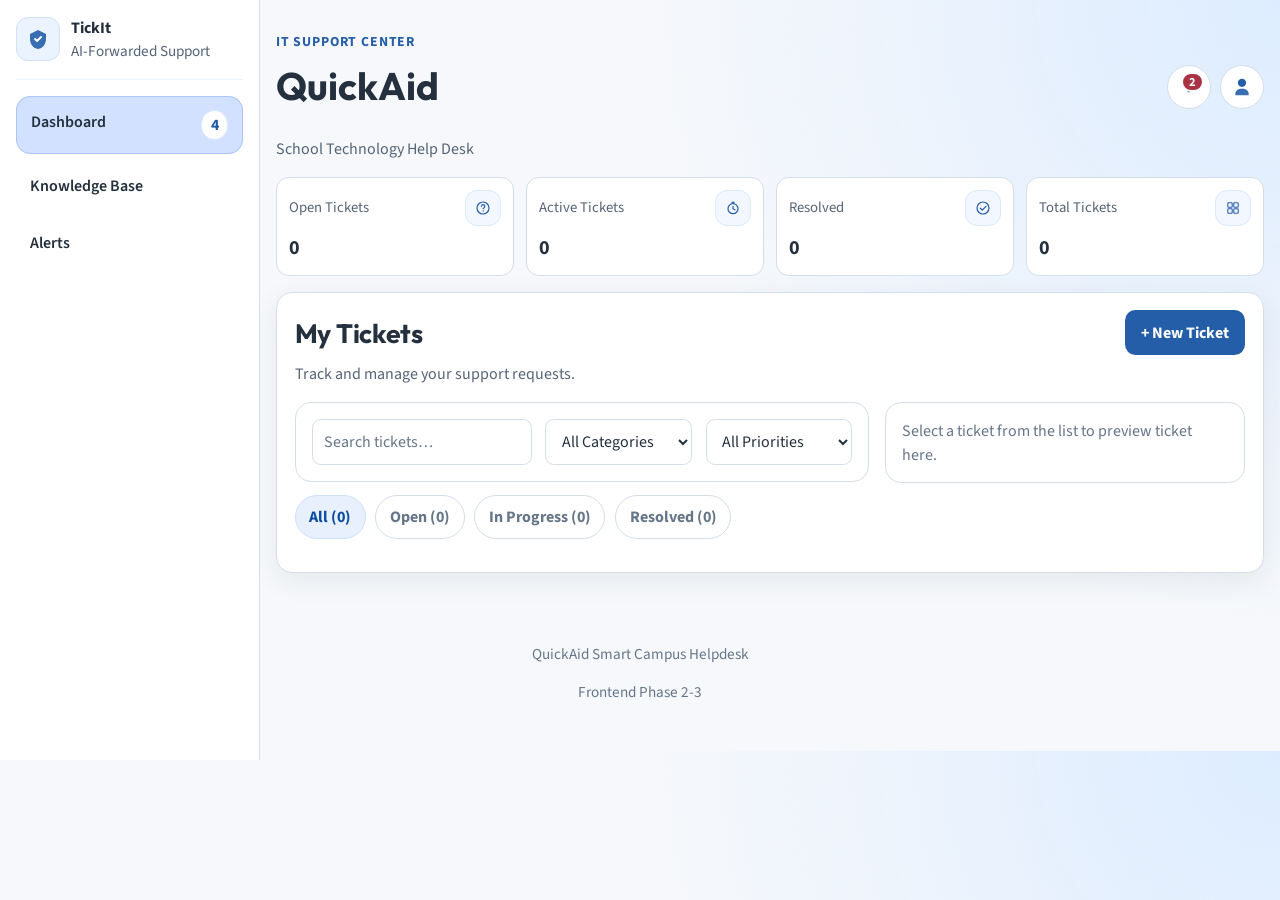
==== commit f5750ebd: "enhance UI: fix support team in admin logic" ====
--- a/frontend/index.html
+++ b/frontend/index.html
@@ -92,11 +92,11 @@
       </div>
 
       <nav class="sidebar-nav" aria-label="Sidebar">
-        <button type="button" class="sidebar-item" data-active="false">
+        <button type="button" id="sidebarDashboardBtn" class="sidebar-item sidebar-item-active" data-active="true">
           Dashboard <span class="sidebar-badge">4</span>
         </button>
         <a id="btnAdminPanel" class="sidebar-item hidden" href="./admin.html">Admin Panel</a>
-        <button type="button" class="sidebar-item">Knowledge Base</button>
+        <button type="button" id="sidebarKnowledgeBtn" class="sidebar-item">Knowledge Base</button>
         <button type="button" class="sidebar-item">Alerts</button>
       </nav>
 
@@ -488,6 +488,21 @@
           </aside>
         </div>
       </section>
+
+      <section class="panel" id="knowledgeBasePanel" aria-labelledby="knowledgeBasePanelTitle">
+        <div class="panel-head">
+          <div class="panel-head-row">
+            <h2 id="knowledgeBasePanelTitle">Knowledge Base</h2>
+            <!-- REMOVE_IN_PRODUCTION: reset feedback utility for QA retesting. -->
+            <button type="button" class="ghost" id="btnResetKbFeedback">Reset Feedback (Testing)</button>
+          </div>
+          <p>Browse self-help guides before submitting a support request.</p>
+        </div>
+        <div class="kb-suggestions" aria-live="polite">
+          <p class="helper-title">Frequently Asked Questions</p>
+          <ul id="kbPageList"></ul>
+        </div>
+      </section>
     </main>
 
     <footer class="app-footer">
--- a/frontend/styles.css
+++ b/frontend/styles.css
@@ -682,13 +682,110 @@
   color: var(--text-muted);
 }
 
-#kbList {
+#kbList,
+#kbPageList {
   margin: 0.5rem 0 0;
-  padding-left: 1rem;
-}
-
-#kbList li {
-  margin-bottom: 0.35rem;
+  padding-left: 0;
+  list-style: none;
+  display: grid;
+  gap: 0.65rem;
+}
+
+#kbList li,
+#kbPageList li {
+  margin-bottom: 0;
+}
+
+.kb-article-card {
+  border: 1px solid #cfe0f4;
+  border-radius: 0.7rem;
+  background: #fff;
+  padding: 0.65rem;
+}
+
+.kb-article-head {
+  display: flex;
+  justify-content: space-between;
+  gap: 0.65rem;
+  align-items: flex-start;
+}
+
+.kb-feedback-stats {
+  display: flex;
+  gap: 0.5rem;
+  flex-wrap: wrap;
+  font-size: 0.79rem;
+  color: var(--text-muted);
+}
+
+.kb-faq-list {
+  margin-top: 0.5rem;
+  display: grid;
+  gap: 0.35rem;
+}
+
+.kb-faq-item {
+  border: 1px solid #e1eaf5;
+  border-radius: 0.55rem;
+  background: #fbfdff;
+  padding: 0.4rem 0.5rem;
+}
+
+.kb-faq-item summary {
+  cursor: pointer;
+  font-weight: 600;
+}
+
+.kb-faq-item p {
+  margin: 0.35rem 0 0;
+  color: var(--text-muted);
+}
+
+.kb-feedback-actions {
+  margin-top: 0.55rem;
+  display: flex;
+  align-items: center;
+  flex-wrap: wrap;
+  gap: 0.4rem;
+  font-size: 0.83rem;
+  color: var(--text-muted);
+}
+
+.kb-feedback-btn {
+  border-radius: 999px;
+  border: 1px solid var(--line);
+  background: #fff;
+  padding: 0.24rem 0.55rem;
+  font: inherit;
+  font-size: 0.79rem;
+  cursor: pointer;
+}
+
+.kb-feedback-btn.yes {
+  border-color: #bde0cc;
+  color: #1f7a57;
+  background: #f2fbf6;
+}
+
+.kb-feedback-btn.no {
+  border-color: #f2c8cf;
+  color: #a93345;
+  background: #fff6f8;
+}
+
+.kb-feedback-btn:disabled {
+  cursor: not-allowed;
+  opacity: 0.7;
+}
+
+.kb-feedback-btn.is-selected {
+  box-shadow: inset 0 0 0 1px currentColor;
+}
+
+.kb-feedback-note {
+  margin-left: 0.2rem;
+  font-size: 0.78rem;
+  color: #2f4f7b;
 }
 
 .template-row {
@@ -1925,6 +2022,20 @@
   justify-content: flex-end;
 }
 
+#pageCommentStatus {
+  margin: 0.5rem 0 0;
+}
+
+.comment-status-error {
+  color: #a93345;
+  font-weight: 600;
+}
+
+.comment-status-success {
+  color: #1f7a57;
+  font-weight: 600;
+}
+
 /* Dedicated ticket detail page */
 .ticket-page {
   max-width: 1180px;
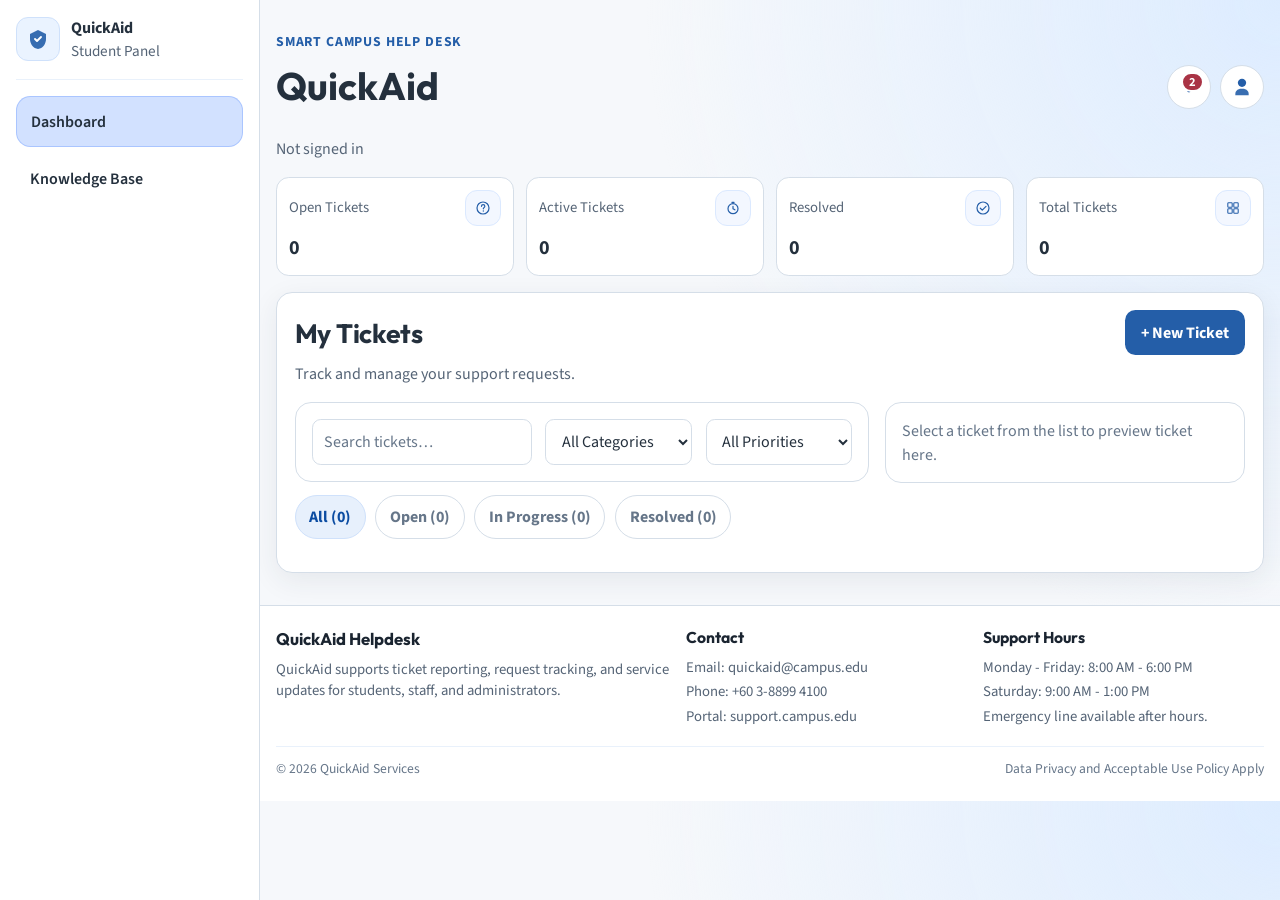
==== commit f5a3c4bb: "enhance U" ====
--- a/frontend/index.html
+++ b/frontend/index.html
@@ -13,10 +13,9 @@
     <link rel="stylesheet" href="./styles.css" />
   </head>
   <body>
-    <a class="skip-link" href="#main-content">Skip to content</a>
     <header class="app-header">
       <div class="brand">
-        <p class="brand-kicker">IT Support Center</p>
+        <p class="brand-kicker">Smart Campus Help Desk</p>
         <div class="brand-row">
           <h1>QuickAid</h1>
           <div class="header-actions">
@@ -69,12 +68,18 @@
                 <path d="M4 20C4 16.6863 7.13401 14 11 14H13C16.866 14 20 16.6863 20 20V22H4V20Z" fill="currentColor" opacity="0.9" />
               </svg>
             </a>
+            <button type="button" class="ghost-action auth-link icon-login icon-logout hidden" id="btnLogout" aria-label="Log out">
+              <span class="notif-bell" aria-hidden="true">
+                <svg width="20" height="20" viewBox="0 0 24 24" fill="none" xmlns="http://www.w3.org/2000/svg">
+                  <path d="M10 17L15 12L10 7" stroke="currentColor" stroke-width="1.9" stroke-linecap="round" stroke-linejoin="round" />
+                  <path d="M15 12H4" stroke="currentColor" stroke-width="1.9" stroke-linecap="round" />
+                  <path d="M13 4H17C18.1046 4 19 4.89543 19 6V18C19 19.1046 18.1046 20 17 20H13" stroke="currentColor" stroke-width="1.9" stroke-linecap="round" />                </svg>
+              </span>
+            </button>
           </div>
         </div>
       </div>
-      <p class="header-copy">
-        School Technology Help Desk
-      </p>
+      <p class="header-copy" id="studentSessionLabel"> Signed in as student</p>
     </header>
 
     <aside class="sidebar" aria-label="Main navigation">
@@ -86,28 +91,20 @@
           </svg>
         </div>
         <div class="sidebar-brand-text">
-          <div class="sidebar-brand-title">TickIt</div>
-          <div class="sidebar-brand-sub">AI-Forwarded Support</div>
+          <div class="sidebar-brand-title">QuickAid</div>
+          <div class="sidebar-brand-sub">Student Panel</div>
         </div>
       </div>
 
       <nav class="sidebar-nav" aria-label="Sidebar">
         <button type="button" id="sidebarDashboardBtn" class="sidebar-item sidebar-item-active" data-active="true">
-          Dashboard <span class="sidebar-badge">4</span>
+          Dashboard 
         </button>
-        <a id="btnAdminPanel" class="sidebar-item hidden" href="./admin.html">Admin Panel</a>
         <button type="button" id="sidebarKnowledgeBtn" class="sidebar-item">Knowledge Base</button>
-        <button type="button" class="sidebar-item">Alerts</button>
       </nav>
-
-  
     </aside>
 
     <main id="main-content" class="container main-layout">
-      <section class="status-banner" id="statusBanner" role="status" aria-live="polite">
-        Service status: Operational
-      </section>
-
       <section class="quick-metrics" aria-label="Support at a glance">
         <article class="stat-card" data-stat="Open">
           <div class="stat-row">
@@ -505,9 +502,29 @@
       </section>
     </main>
 
-    <footer class="app-footer">
-      <p>QuickAid Smart Campus Helpdesk</p>
-      <p>Frontend Phase 2-3</p>
+    <footer class="app-footer university-footer" aria-label="University helpdesk footer">
+      <div class="footer-grid">
+        <section class="footer-block">
+          <h2>QuickAid Helpdesk</h2>
+          <p>QuickAid supports ticket reporting, request tracking, and service updates for students, staff, and administrators.</p>
+        </section>
+        <section class="footer-block">
+          <h3>Contact</h3>
+          <p>Email: quickaid@campus.edu</p>
+          <p>Phone: +60 3-8899 4100</p>
+          <p>Portal: support.campus.edu</p>
+        </section>
+        <section class="footer-block">
+          <h3>Support Hours</h3>
+          <p>Monday - Friday: 8:00 AM - 6:00 PM</p>
+          <p>Saturday: 9:00 AM - 1:00 PM</p>
+          <p>Emergency line available after hours.</p>
+        </section>
+      </div>
+      <div class="footer-bottom">
+        <span>© 2026 QuickAid Services</span>
+        <span>Data Privacy and Acceptable Use Policy Apply</span>
+      </div>
     </footer>
 
     <div class="modal hidden" id="profileModal" role="dialog" aria-modal="true" aria-labelledby="profileModalTitle">
--- a/frontend/styles.css
+++ b/frontend/styles.css
@@ -433,7 +433,9 @@
   background: #ffffff;
   border-right: 1px solid var(--line);
   padding: 1rem 1rem 1.2rem;
-  min-height: calc(100vh - 140px);
+  min-height: 100vh;
+  display: flex;
+  flex-direction: column;
 }
 
 .sidebar-brand {
@@ -472,7 +474,34 @@
 .sidebar-nav {
   display: grid;
   gap: 0.45rem;
-  margin-bottom: 1.1rem;
+  margin-bottom: 0.8rem;
+}
+
+.sidebar-actions {
+  margin-top: auto;
+  padding-top: 0.9rem;
+  border-top: 1px solid #e9f1fb;
+}
+
+.sidebar-logout-btn {
+  width: 100%;
+  border: 1px solid #efc9d0;
+  background: #fff6f8;
+  color: var(--danger);
+  border-radius: 0.8rem;
+  padding: 0.68rem 0.8rem;
+  font: inherit;
+  font-weight: 600;
+  cursor: pointer;
+  transition: background-color 150ms ease-out, border-color 150ms ease-out, transform 150ms ease-out, box-shadow 150ms ease-out;
+}
+
+.sidebar-logout-btn:hover {
+  border-color: #e3adb8;
+  color: var(--danger);
+  background: #ffeff2;
+  transform: translateY(-1px);
+  box-shadow: 0 8px 18px rgba(159, 45, 70, 0.12);
 }
 
 .sidebar-item {
@@ -484,17 +513,24 @@
   color: var(--text);
   font-weight: 600;
   cursor: pointer;
-  transition: background-color 150ms ease-out, border-color 150ms ease-out;
+  transition: background-color 150ms ease-out, border-color 150ms ease-out, transform 150ms ease-out, box-shadow 150ms ease-out;
 }
 
 .sidebar-item:hover {
   background: var(--surface-hover);
   border-color: #d0dce9;
-}
-
-.sidebar-item-active {
+  transform: translateX(2px);
+  box-shadow: 0 8px 18px rgba(22, 36, 61, 0.1);
+}
+
+.sidebar-item.sidebar-item-active {
   background: #8fb3ff66;
   border: 1px solid #8fb3ff99;
+}
+
+.sidebar-item.sidebar-item-active:hover {
+  background: #8fb3ff66;
+  border-color: #8fb3ff99;
 }
 
 .sidebar-badge {
@@ -1136,8 +1172,8 @@
 
 input:focus,
 select:focus,
-textarea:focus,
-button:focus {
+textarea:focus
+ {
   outline: 2px solid #87b9f5;
   outline-offset: 1px;
 }
@@ -1538,10 +1574,57 @@
 }
 
 .app-footer {
-  text-align: center;
+  margin-left: 260px;
+}
+
+.university-footer {
+  border-top: 1px solid var(--line);
+  background: #fff;
+  padding: 1.25rem 1rem 1.4rem;
+  color: var(--text);
+}
+
+.footer-grid {
+  max-width: 1200px;
+  margin: 0 auto;
+  display: grid;
+  grid-template-columns: 1.4fr 1fr 1fr;
+  gap: 1rem;
+}
+
+.footer-block h2,
+.footer-block h3 {
+  margin: 0 0 0.45rem;
+  font-family: "Outfit", sans-serif;
+  color: var(--text-strong);
+}
+
+.footer-block h2 {
+  font-size: 1.05rem;
+}
+
+.footer-block h3 {
+  font-size: 0.98rem;
+}
+
+.footer-block p {
+  margin: 0.2rem 0;
+  color: var(--text-muted);
+  font-size: 0.92rem;
+  line-height: 1.45;
+}
+
+.footer-bottom {
+  max-width: 1200px;
+  margin: 0.95rem auto 0;
+  padding-top: 0.75rem;
+  border-top: 1px solid #e9f1fb;
+  display: flex;
+  justify-content: space-between;
+  gap: 0.75rem;
+  flex-wrap: wrap;
   color: var(--muted);
-  font-size: 0.95rem;
-  padding: 1.4rem 1rem 2rem;
+  font-size: 0.85rem;
 }
 
 body[data-role="user"] {
@@ -2351,6 +2434,20 @@
   .ticket-inline-panel {
     position: static;
   }
+
+  .footer-grid {
+    grid-template-columns: 1fr;
+  }
+
+  .footer-bottom {
+    flex-direction: column;
+  }
+}
+
+@media (max-width: 980px) {
+  .app-footer {
+    margin-left: 0;
+  }
 }
 
 @media (prefers-reduced-motion: reduce) {
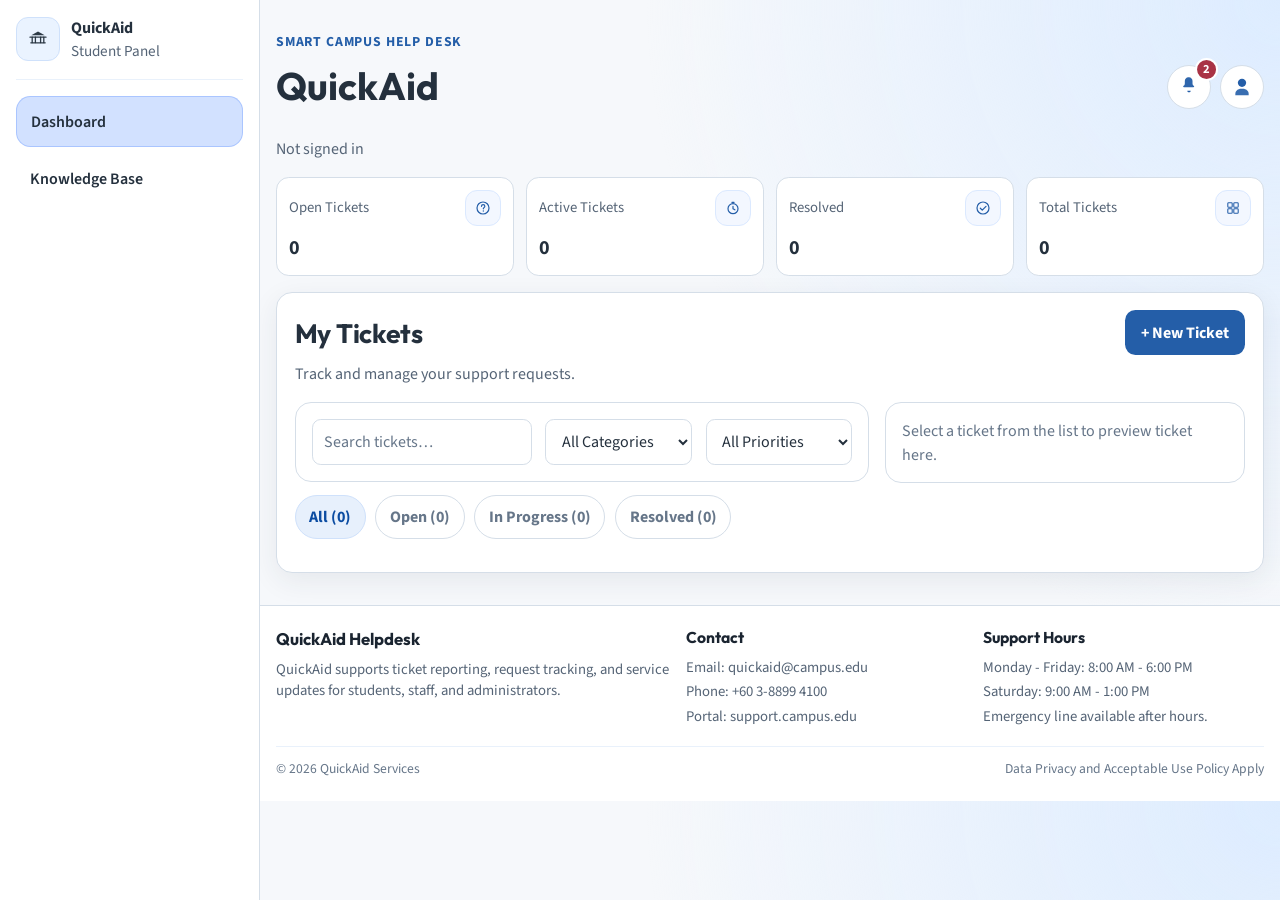
==== commit 28149460: "enhance UI:save" ====
--- a/frontend/index.html
+++ b/frontend/index.html
@@ -86,8 +86,10 @@
       <div class="sidebar-brand">
         <div class="sidebar-logo" aria-hidden="true">
           <svg width="24" height="24" viewBox="0 0 24 24" fill="none" xmlns="http://www.w3.org/2000/svg">
-            <path d="M12 3L4 7V12C4 16.97 7.34 21.47 12 22C16.66 21.47 20 16.97 20 12V7L12 3Z" fill="currentColor" opacity="0.9" />
-            <path d="M9 12L11 14L15 10" stroke="white" stroke-width="1.9" stroke-linecap="round" stroke-linejoin="round" />
+            <path d="M4 10.2H20" stroke="currentColor" stroke-width="1.3" stroke-linecap="round" opacity="0.95" />
+            <path d="M6.2 10.2V15.6M9.4 10.2V15.6M14.6 10.2V15.6M17.8 10.2V15.6" stroke="currentColor" stroke-width="1.3" stroke-linecap="round" opacity="0.95" />
+            <path d="M4.8 15.8H19.2" stroke="currentColor" stroke-width="1.3" stroke-linecap="round" opacity="0.95" />
+            <path d="M12 4.4L5.3 8.2H18.7L12 4.4Z" fill="currentColor" opacity="0.95" />
           </svg>
         </div>
         <div class="sidebar-brand-text">
--- a/frontend/styles.css
+++ b/frontend/styles.css
@@ -188,6 +188,7 @@
   justify-content: center;
   cursor: pointer;
   position: relative;
+  overflow: visible;
   transition: background-color 150ms ease-out, border-color 150ms ease-out, transform 150ms ease-out;
 }
 
@@ -204,10 +205,11 @@
 
 .notif-badge {
   position: absolute;
-  top: 6px;
-  right: 6px;
-  min-width: 20px;
-  height: 20px;
+  top: 0;
+  right: 0;
+  transform: translate(35%, -35%);
+  min-width: 23px;
+  height: 23px;
   padding: 0 6px;
   border-radius: 999px;
   background: var(--danger);
@@ -454,7 +456,6 @@
   align-items: center;
   justify-content: center;
   background: #eaf3ff;
-  color: var(--primary);
   border: 1px solid #cfe1fb;
   border-radius: 12px;
   font-weight: 700;
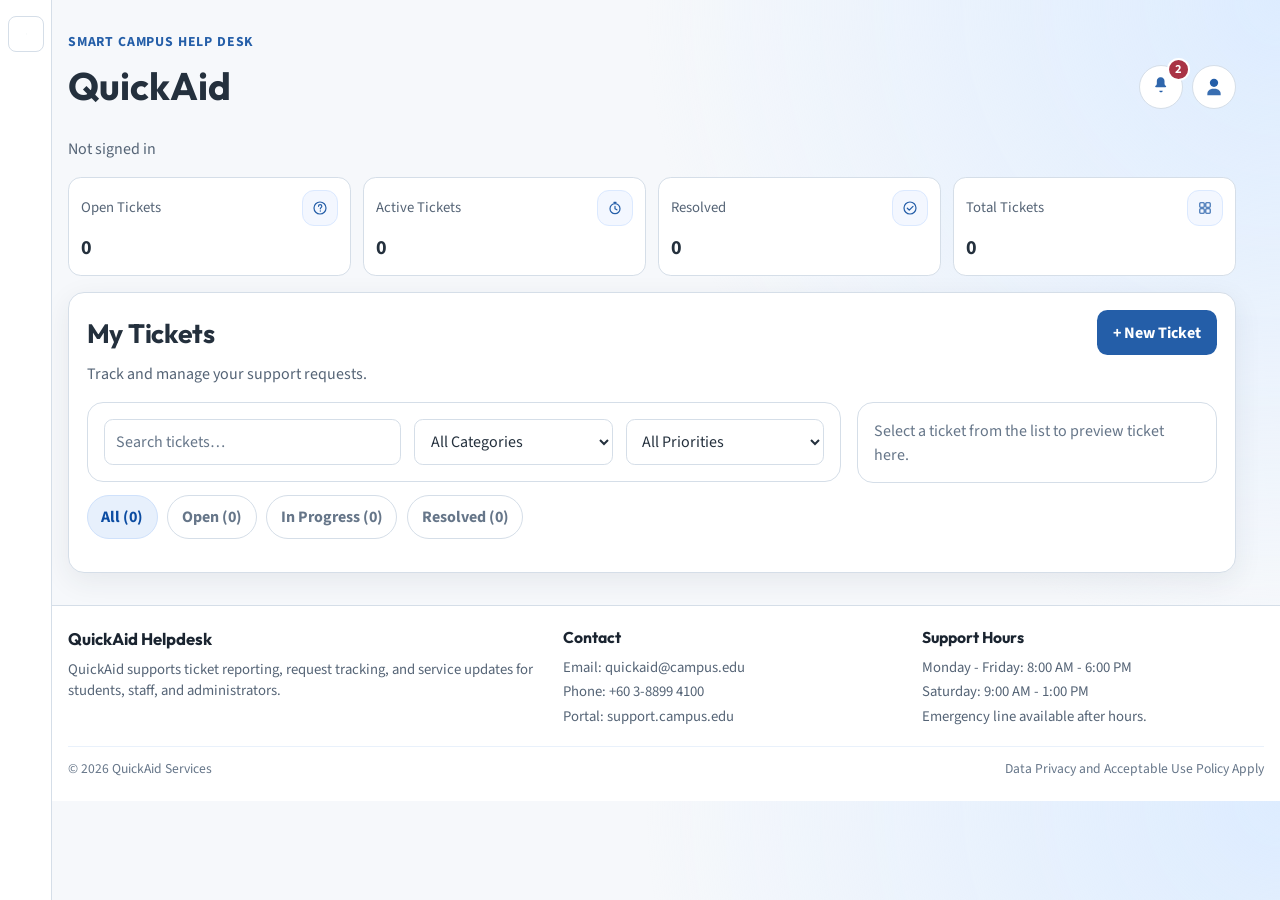
==== commit b9896477: "enhance UI: collapsed sidebar" ====
--- a/frontend/index.html
+++ b/frontend/index.html
@@ -82,7 +82,21 @@
       <p class="header-copy" id="studentSessionLabel"> Signed in as student</p>
     </header>
 
-    <aside class="sidebar" aria-label="Main navigation">
+    <aside class="sidebar collapsed" aria-label="Main navigation">
+      <button
+        type="button"
+        class="sidebar-toggle-btn"
+        id="userSidebarToggleBtn"
+        aria-label="Toggle sidebar"
+        aria-expanded="false"
+      >
+        <svg class="icon-open" width="18" height="18" viewBox="0 0 24 24" fill="none" xmlns="http://www.w3.org/2000/svg" aria-hidden="true">
+          <path d="M4 6H20M4 12H20M4 18H20" stroke="currentColor" stroke-width="1.9" stroke-linecap="round"/>
+        </svg>
+        <svg class="icon-close" width="18" height="18" viewBox="0 0 24 24" fill="none" xmlns="http://www.w3.org/2000/svg" aria-hidden="true">
+          <path d="M15 6L9 12L15 18" stroke="currentColor" stroke-width="1.9" stroke-linecap="round" stroke-linejoin="round"/>
+        </svg>
+      </button>
       <div class="sidebar-brand">
         <div class="sidebar-logo" aria-hidden="true">
           <svg width="24" height="24" viewBox="0 0 24 24" fill="none" xmlns="http://www.w3.org/2000/svg">
--- a/frontend/styles.css
+++ b/frontend/styles.css
@@ -83,9 +83,10 @@
 .app-header {
   padding: 2rem 1rem 1rem;
   max-width: 1200px;
-  margin: 0 0 0 260px;
+  margin: 0 0 0 52px;
   display: grid;
   gap: 0.7rem;
+  transition: margin 260ms cubic-bezier(0.4, 0, 0.2, 1);
 }
 
 @media (max-width: 980px) {
@@ -424,7 +425,8 @@
 /* Layout with left sidebar (matches screenshots) */
 .main-layout {
   max-width: 1200px;
-  margin-left: 260px;
+  margin-left: 52px;
+  transition: margin-left 260ms cubic-bezier(0.4, 0, 0.2, 1);
 }
 
 .sidebar {
@@ -438,6 +440,43 @@
   min-height: 100vh;
   display: flex;
   flex-direction: column;
+  overflow: hidden;
+  transition: width 260ms cubic-bezier(0.4, 0, 0.2, 1), padding 260ms cubic-bezier(0.4, 0, 0.2, 1);
+  z-index: 100;
+}
+
+/* ─── Sidebar toggle button ─── */
+.sidebar-toggle-btn {
+  display: flex;
+  align-items: center;
+  justify-content: center;
+  flex-shrink: 0;
+  width: 36px;
+  height: 36px;
+  margin-bottom: 0.6rem;
+  border: 1px solid var(--line);
+  border-radius: 8px;
+  background: transparent;
+  color: var(--text-muted);
+  cursor: pointer;
+  transition: background-color 150ms ease, color 150ms ease, border-color 150ms ease;
+}
+
+.sidebar-toggle-btn:hover {
+  background: var(--surface-hover);
+  color: var(--primary);
+  border-color: #c5d4e5;
+}
+
+.sidebar-toggle-btn .icon-open { display: block; }
+.sidebar-toggle-btn .icon-close { display: none; }
+.sidebar:not(.collapsed) .sidebar-toggle-btn .icon-open { display: none; }
+.sidebar:not(.collapsed) .sidebar-toggle-btn .icon-close { display: block; }
+
+/* ─── Sidebar content fade when collapsed ─── */
+.sidebar-brand,
+.sidebar-nav {
+  transition: opacity 180ms ease, visibility 180ms ease;
 }
 
 .sidebar-brand {
@@ -1575,7 +1614,8 @@
 }
 
 .app-footer {
-  margin-left: 260px;
+  margin-left: 52px;
+  transition: margin-left 260ms cubic-bezier(0.4, 0, 0.2, 1);
 }
 
 .university-footer {
@@ -2445,8 +2485,37 @@
   }
 }
 
+/* ─── Desktop sidebar collapse behaviour ─── */
+@media (min-width: 981px) {
+  .sidebar.collapsed {
+    width: 52px;
+    padding-left: 8px;
+    padding-right: 8px;
+  }
+
+  .sidebar.collapsed .sidebar-brand,
+  .sidebar.collapsed .sidebar-nav {
+    opacity: 0;
+    visibility: hidden;
+    pointer-events: none;
+  }
+
+  body.sidebar-open .app-header {
+    margin: 0 0 0 260px;
+  }
+
+  body.sidebar-open .main-layout,
+  body.sidebar-open .app-footer {
+    margin-left: 260px;
+  }
+}
+
 @media (max-width: 980px) {
   .app-footer {
+    margin-left: 0;
+  }
+
+  .app-header {
     margin-left: 0;
   }
 }
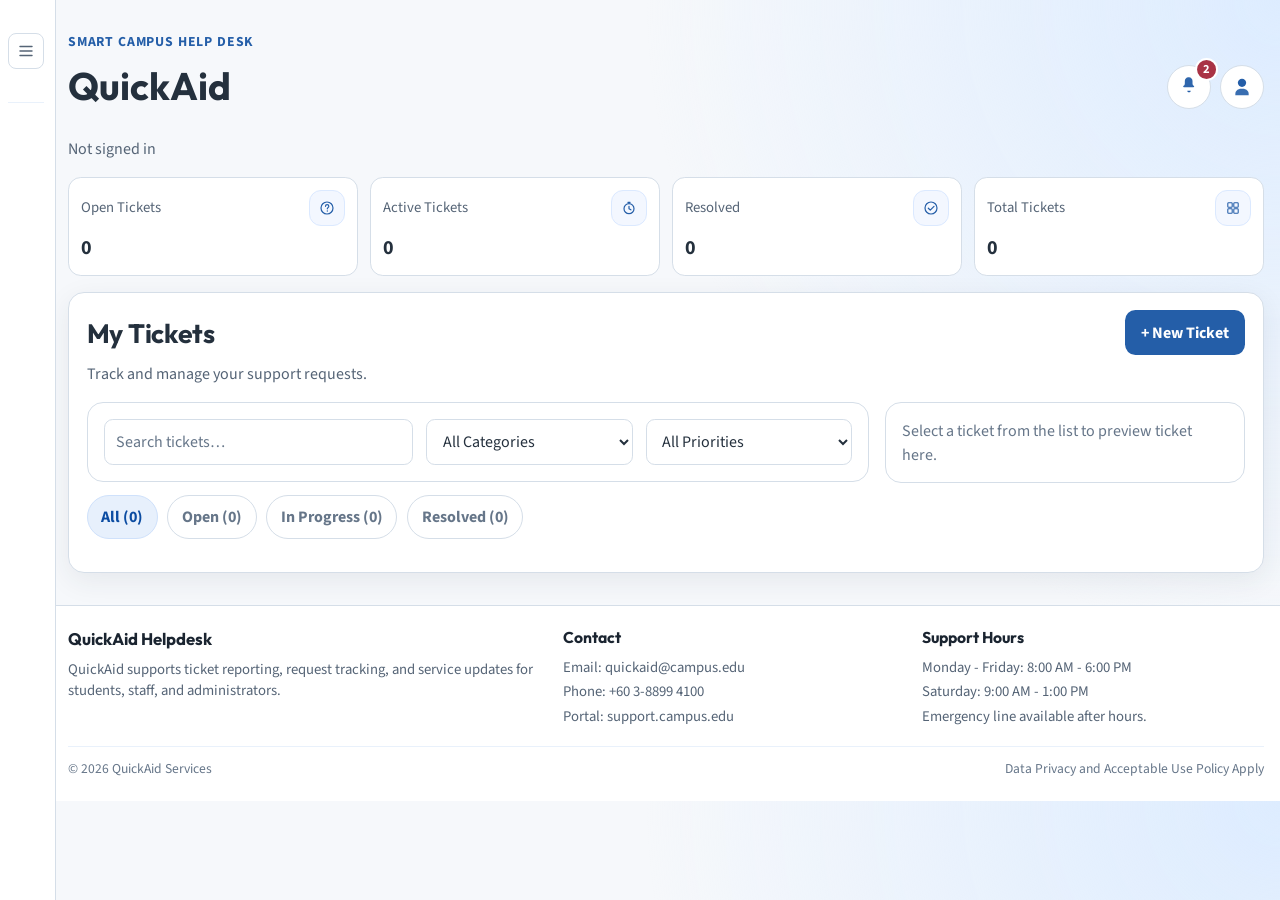
==== commit ff06d8b0: "enhance UI: collapsed sidebar desktop view" ====
--- a/frontend/index.html
+++ b/frontend/index.html
@@ -13,6 +13,44 @@
     <link rel="stylesheet" href="./styles.css" />
   </head>
   <body>
+    <aside class="sidebar collapsed" aria-label="Main navigation">
+      <div class="sidebar-brand">
+        <div class="sidebar-logo" aria-hidden="true">
+          <svg width="24" height="24" viewBox="0 0 24 24" fill="none" xmlns="http://www.w3.org/2000/svg">
+            <path d="M4 10.2H20" stroke="currentColor" stroke-width="1.3" stroke-linecap="round" opacity="0.95" />
+            <path d="M6.2 10.2V15.6M9.4 10.2V15.6M14.6 10.2V15.6M17.8 10.2V15.6" stroke="currentColor" stroke-width="1.3" stroke-linecap="round" opacity="0.95" />
+            <path d="M4.8 15.8H19.2" stroke="currentColor" stroke-width="1.3" stroke-linecap="round" opacity="0.95" />
+            <path d="M12 4.4L5.3 8.2H18.7L12 4.4Z" fill="currentColor" opacity="0.95" />
+          </svg>
+        </div>
+        <div class="sidebar-brand-text">
+          <div class="sidebar-brand-title">QuickAid</div>
+          <div class="sidebar-brand-sub">Student Panel</div>
+        </div>
+        <button
+        type="button"
+        class="sidebar-toggle-btn"
+        id="userSidebarToggleBtn"
+        aria-label="Toggle sidebar"
+        aria-expanded="false"
+      >
+        <svg class="icon-open" width="18" height="18" viewBox="0 0 24 24" fill="none" xmlns="http://www.w3.org/2000/svg" aria-hidden="true">
+          <path d="M4 6H20M4 12H20M4 18H20" stroke="currentColor" stroke-width="1.9" stroke-linecap="round"/>
+        </svg>
+        <svg class="icon-close" width="18" height="18" viewBox="0 0 24 24" fill="none" xmlns="http://www.w3.org/2000/svg" aria-hidden="true">
+          <path d="M15 6L9 12L15 18" stroke="currentColor" stroke-width="1.9" stroke-linecap="round" stroke-linejoin="round"/>
+        </svg>
+      </button>
+      </div>
+
+      <nav class="sidebar-nav" aria-label="Sidebar">
+        <button type="button" id="sidebarDashboardBtn" class="sidebar-item sidebar-item-active" data-active="true">
+          Dashboard 
+        </button>
+        <button type="button" id="sidebarKnowledgeBtn" class="sidebar-item">Knowledge Base</button>
+      </nav>
+    </aside>
+
     <header class="app-header">
       <div class="brand">
         <p class="brand-kicker">Smart Campus Help Desk</p>
@@ -82,44 +120,6 @@
       <p class="header-copy" id="studentSessionLabel"> Signed in as student</p>
     </header>
 
-    <aside class="sidebar collapsed" aria-label="Main navigation">
-      <button
-        type="button"
-        class="sidebar-toggle-btn"
-        id="userSidebarToggleBtn"
-        aria-label="Toggle sidebar"
-        aria-expanded="false"
-      >
-        <svg class="icon-open" width="18" height="18" viewBox="0 0 24 24" fill="none" xmlns="http://www.w3.org/2000/svg" aria-hidden="true">
-          <path d="M4 6H20M4 12H20M4 18H20" stroke="currentColor" stroke-width="1.9" stroke-linecap="round"/>
-        </svg>
-        <svg class="icon-close" width="18" height="18" viewBox="0 0 24 24" fill="none" xmlns="http://www.w3.org/2000/svg" aria-hidden="true">
-          <path d="M15 6L9 12L15 18" stroke="currentColor" stroke-width="1.9" stroke-linecap="round" stroke-linejoin="round"/>
-        </svg>
-      </button>
-      <div class="sidebar-brand">
-        <div class="sidebar-logo" aria-hidden="true">
-          <svg width="24" height="24" viewBox="0 0 24 24" fill="none" xmlns="http://www.w3.org/2000/svg">
-            <path d="M4 10.2H20" stroke="currentColor" stroke-width="1.3" stroke-linecap="round" opacity="0.95" />
-            <path d="M6.2 10.2V15.6M9.4 10.2V15.6M14.6 10.2V15.6M17.8 10.2V15.6" stroke="currentColor" stroke-width="1.3" stroke-linecap="round" opacity="0.95" />
-            <path d="M4.8 15.8H19.2" stroke="currentColor" stroke-width="1.3" stroke-linecap="round" opacity="0.95" />
-            <path d="M12 4.4L5.3 8.2H18.7L12 4.4Z" fill="currentColor" opacity="0.95" />
-          </svg>
-        </div>
-        <div class="sidebar-brand-text">
-          <div class="sidebar-brand-title">QuickAid</div>
-          <div class="sidebar-brand-sub">Student Panel</div>
-        </div>
-      </div>
-
-      <nav class="sidebar-nav" aria-label="Sidebar">
-        <button type="button" id="sidebarDashboardBtn" class="sidebar-item sidebar-item-active" data-active="true">
-          Dashboard 
-        </button>
-        <button type="button" id="sidebarKnowledgeBtn" class="sidebar-item">Knowledge Base</button>
-      </nav>
-    </aside>
-
     <main id="main-content" class="container main-layout">
       <section class="quick-metrics" aria-label="Support at a glance">
         <article class="stat-card" data-stat="Open">
--- a/frontend/styles.css
+++ b/frontend/styles.css
@@ -82,7 +82,7 @@
 
 .app-header {
   padding: 2rem 1rem 1rem;
-  max-width: 1200px;
+  max-width: 1465px;
   margin: 0 0 0 52px;
   display: grid;
   gap: 0.7rem;
@@ -424,7 +424,7 @@
 
 /* Layout with left sidebar (matches screenshots) */
 .main-layout {
-  max-width: 1200px;
+  max-width: 1465px;
   margin-left: 52px;
   transition: margin-left 260ms cubic-bezier(0.4, 0, 0.2, 1);
 }
@@ -453,7 +453,7 @@
   flex-shrink: 0;
   width: 36px;
   height: 36px;
-  margin-bottom: 0.6rem;
+  margin: 0;
   border: 1px solid var(--line);
   border-radius: 8px;
   background: transparent;
@@ -483,9 +483,28 @@
   display: flex;
   align-items: center;
   gap: 0.7rem;
+  justify-content: space-between;
   padding-bottom: 1rem;
   margin-bottom: 1rem;
+  margin-right: 3px;
   border-bottom: 1px solid #e9f1fb;
+}
+
+.sidebar-brand-text {
+  display: flex;
+  flex-direction: column;
+  gap: 0.05rem;
+  flex: 1 1 auto;
+  min-width: 0;
+}
+
+.sidebar-logo {
+  flex-shrink: 0;
+}
+
+.sidebar.collapsed {
+  align-items: stretch;
+  justify-content: flex-start;
 }
 
 .sidebar-logo {
@@ -523,26 +542,7 @@
   border-top: 1px solid #e9f1fb;
 }
 
-.sidebar-logout-btn {
-  width: 100%;
-  border: 1px solid #efc9d0;
-  background: #fff6f8;
-  color: var(--danger);
-  border-radius: 0.8rem;
-  padding: 0.68rem 0.8rem;
-  font: inherit;
-  font-weight: 600;
-  cursor: pointer;
-  transition: background-color 150ms ease-out, border-color 150ms ease-out, transform 150ms ease-out, box-shadow 150ms ease-out;
-}
-
-.sidebar-logout-btn:hover {
-  border-color: #e3adb8;
-  color: var(--danger);
-  background: #ffeff2;
-  transform: translateY(-1px);
-  box-shadow: 0 8px 18px rgba(159, 45, 70, 0.12);
-}
+
 
 .sidebar-item {
   text-align: left;
@@ -1413,7 +1413,6 @@
   background: var(--primary);
   color: #fff;
   border-radius: 0.6rem;
-  padding: 0.62rem 1.05rem;
   font-weight: 600;
   cursor: pointer;
   transition: background-color 170ms ease-out, transform 170ms ease-out, box-shadow 170ms ease-out;
@@ -2485,27 +2484,30 @@
   }
 }
 
-/* ─── Desktop sidebar collapse behaviour ─── */
+/* ─── Desktop sidebar collapse behaviour (same pattern as admin: sibling selectors) ─── */
 @media (min-width: 981px) {
   .sidebar.collapsed {
-    width: 52px;
+    width: 56px;
     padding-left: 8px;
     padding-right: 8px;
   }
 
-  .sidebar.collapsed .sidebar-brand,
+  .sidebar.collapsed .sidebar-brand {
+    justify-content: flex-end;
+    margin-bottom: 0.9rem;
+  }
+
+  .sidebar.collapsed .sidebar-logo,
+  .sidebar.collapsed .sidebar-brand-text,
   .sidebar.collapsed .sidebar-nav {
     opacity: 0;
     visibility: hidden;
     pointer-events: none;
   }
 
-  body.sidebar-open .app-header {
-    margin: 0 0 0 260px;
-  }
-
-  body.sidebar-open .main-layout,
-  body.sidebar-open .app-footer {
+  .sidebar:not(.collapsed) ~ .app-header,
+  .sidebar:not(.collapsed) ~ .main-layout,
+  .sidebar:not(.collapsed) ~ .app-footer {
     margin-left: 260px;
   }
 }
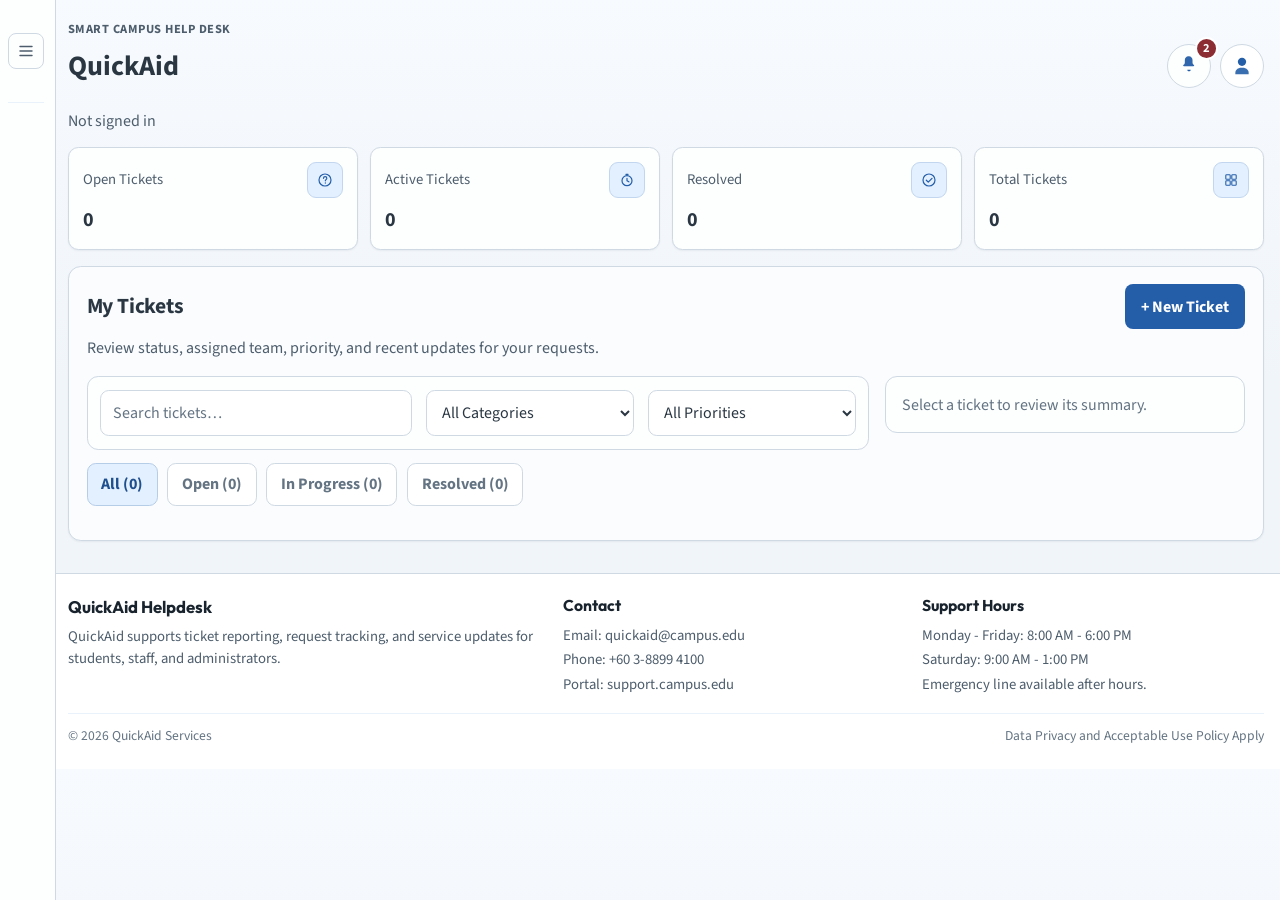
==== commit bbce5808: "enhance UI: generally" ====
--- a/frontend/index.html
+++ b/frontend/index.html
@@ -13,7 +13,7 @@
     <link rel="stylesheet" href="./styles.css" />
   </head>
   <body>
-    <aside class="sidebar collapsed" aria-label="Main navigation">
+    <aside class="sidebar collapsed" id="userSidebar" aria-label="Main navigation">
       <div class="sidebar-brand">
         <div class="sidebar-logo" aria-hidden="true">
           <svg width="24" height="24" viewBox="0 0 24 24" fill="none" xmlns="http://www.w3.org/2000/svg">
@@ -32,6 +32,7 @@
         class="sidebar-toggle-btn"
         id="userSidebarToggleBtn"
         aria-label="Toggle sidebar"
+        aria-controls="userSidebar"
         aria-expanded="false"
       >
         <svg class="icon-open" width="18" height="18" viewBox="0 0 24 24" fill="none" xmlns="http://www.w3.org/2000/svg" aria-hidden="true">
@@ -50,6 +51,19 @@
         <button type="button" id="sidebarKnowledgeBtn" class="sidebar-item">Knowledge Base</button>
       </nav>
     </aside>
+    <button
+      type="button"
+      class="mobile-sidebar-toggle-btn"
+      id="mobileUserSidebarToggleBtn"
+      aria-label="Toggle sidebar"
+      aria-controls="userSidebar"
+      aria-expanded="false"
+    >
+      <svg width="18" height="18" viewBox="0 0 24 24" fill="none" xmlns="http://www.w3.org/2000/svg" aria-hidden="true">
+        <path d="M4 6H20M4 12H20M4 18H20" stroke="currentColor" stroke-width="1.9" stroke-linecap="round"/>
+      </svg>
+    </button>
+    <div class="sidebar-overlay" id="userSidebarOverlay" hidden></div>
 
     <header class="app-header">
       <div class="brand">
@@ -117,7 +131,7 @@
           </div>
         </div>
       </div>
-      <p class="header-copy" id="studentSessionLabel"> Signed in as student</p>
+      <p class="header-copy" id="studentSessionLabel">Signed in as student</p>
     </header>
 
     <main id="main-content" class="container main-layout">
@@ -187,7 +201,7 @@
           <p class="helper-title">Quick templates</p>
           <div class="template-row">
             <button class="chip" type="button" data-template="wifi">Wi-Fi issue</button>
-            <button class="chip" type="button" data-template="aircond">Aircond issue</button>
+            <button class="chip" type="button" data-template="aircond">Air conditioning issue</button>
             <button class="chip" type="button" data-template="portal">Portal login issue</button>
           </div>
         </div>
@@ -251,9 +265,9 @@
             </label>
 
             <label class="field">
-              <span>Assign to <strong>*</strong></span>
+              <span>Assigned team <strong>*</strong></span>
               <select id="department" name="department" autocomplete="off" required>
-                <option value="">Select assigne</option>
+                <option value="">Select assigned team</option>
                 <option value="IT Support">IT Support</option>
                 <option value="Facilities">Facilities</option>
                 <option value="Academic Admin">Academic Admin</option>
@@ -280,7 +294,7 @@
             </label>
 
             <label class="field field-wide">
-              <span>Ticket Name <strong>*</strong></span>
+              <span>Subject <strong>*</strong></span>
               <input
                 id="subject"
                 name="subject"
@@ -288,7 +302,7 @@
                 maxlength="120"
                 required
                 autocomplete="off"
-                placeholder="Ticket Name"
+                placeholder="Briefly describe the issue"
               />
               <small class="helper">Keep it short and specific so support can triage quickly.</small>
               <small class="error" id="subjectError"></small>
@@ -325,7 +339,7 @@
                 maxlength="2000"
                 required
                 autocomplete="off"
-                placeholder="Enter your message.."
+                placeholder="Describe what happened, where it happened, and any error messages."
               ></textarea>
               <div class="message-toolbar desktop-only" aria-hidden="true">
                 <button type="button" class="tool-btn" data-format="bold" aria-label="Bold">B</button>
@@ -400,7 +414,7 @@
             <h2 id="trackPanelTitle">My Tickets</h2>
             <button type="button" class="new-ticket-top" id="btnNewTicketTop">+ New Ticket</button>
           </div>
-          <p>Track and manage your support requests.</p>
+          <p>Review status, assigned team, priority, and recent updates for your requests.</p>
         </div>
 
         <div class="track-workspace">
@@ -476,7 +490,7 @@
 
           <aside class="ticket-inline-panel" id="ticketInlinePanel" aria-live="polite">
             <p class="ticket-inline-empty" id="ticketInlineEmpty">
-              Select a ticket from the list to preview ticket here.
+              Select a ticket to review its summary.
             </p>
             <div class="ticket-inline-content hidden" id="ticketInlineContent">
               <div class="ticket-inline-head">
@@ -506,8 +520,7 @@
         <div class="panel-head">
           <div class="panel-head-row">
             <h2 id="knowledgeBasePanelTitle">Knowledge Base</h2>
-            <!-- REMOVE_IN_PRODUCTION: reset feedback utility for QA retesting. -->
-            <button type="button" class="ghost" id="btnResetKbFeedback">Reset Feedback (Testing)</button>
+            <button type="button" class="ghost hidden" id="btnResetKbFeedback" aria-hidden="true">Reset feedback</button>
           </div>
           <p>Browse self-help guides before submitting a support request.</p>
         </div>
--- a/frontend/styles.css
+++ b/frontend/styles.css
@@ -1,21 +1,24 @@
 :root {
-  --bg: #f6f8fb;
-  --panel: #ffffff;
-  --text-strong: #1a2430;
-  --text: #24303d;
-  --text-muted: #556476;
-  --text-soft: #667689;
-  --muted: #667689;
-  --line: #d5dee8;
-  --primary: #245ea8;
-  --primary-hover: #2f6dbc;
-  --primary-strong: #1f4f8d;
-  --primary-soft: #edf4fb;
-  --surface-hover: #f4f7fb;
-  --surface-active: #ecf2f8;
-  --danger: #a93345;
-  --ok: #1f7a57;
-  --warning: #8a680f;
+  --bg: oklch(96.8% 0.008 248);
+  --panel: oklch(99% 0.004 248);
+  --panel-raised: oklch(100% 0.003 248);
+  --text-strong: oklch(25% 0.025 248);
+  --text: oklch(33% 0.027 248);
+  --text-muted: oklch(47% 0.032 248);
+  --text-soft: oklch(55% 0.03 248);
+  --muted: oklch(55% 0.03 248);
+  --line: oklch(88% 0.018 248);
+  --primary: oklch(46% 0.12 253);
+  --primary-hover: oklch(42% 0.13 253);
+  --primary-strong: oklch(35% 0.12 253);
+  --primary-soft: oklch(95% 0.025 253);
+  --surface-hover: oklch(96% 0.012 248);
+  --surface-active: oklch(93.5% 0.018 248);
+  --danger: oklch(44% 0.13 20);
+  --ok: oklch(45% 0.11 155);
+  --warning: oklch(48% 0.105 80);
+  --shadow-sm: 0 1px 2px rgba(23, 35, 54, 0.06);
+  --shadow-md: 0 12px 30px rgba(23, 35, 54, 0.08);
 }
 
 * {
@@ -31,8 +34,7 @@
   font-family: "Source Sans 3", sans-serif;
   color: var(--text);
   line-height: 1.5;
-  background: radial-gradient(circle at top right, #ddecff, transparent 42%),
-    var(--bg);
+  background: linear-gradient(180deg, oklch(98.5% 0.006 248), var(--bg) 380px);
 }
 
 button,
@@ -81,7 +83,7 @@
 }
 
 .app-header {
-  padding: 2rem 1rem 1rem;
+  padding: 1.25rem 1rem 0.9rem;
   max-width: 1465px;
   margin: 0 0 0 52px;
   display: grid;
@@ -90,14 +92,6 @@
 }
 
 @media (max-width: 980px) {
-  .sidebar {
-    position: static;
-    width: auto;
-    border-right: 0;
-    border-bottom: 1px solid var(--line);
-    min-height: auto;
-  }
-
   .app-header {
     margin: 0;
   }
@@ -113,8 +107,10 @@
 
 .brand h1 {
   margin: 0;
-  font-family: "Outfit", sans-serif;
-  font-size: clamp(1.7rem, 3vw, 2.4rem);
+  font-family: "Source Sans 3", sans-serif;
+  font-size: 1.75rem;
+  font-weight: 700;
+  letter-spacing: 0;
 }
 
 .brand-row {
@@ -126,11 +122,11 @@
 
 .brand-kicker {
   margin: 0 0 0.35rem;
-  color: var(--primary);
+  color: var(--text-muted);
   font-weight: 700;
   text-transform: uppercase;
-  letter-spacing: 0.06em;
-  font-size: 0.86rem;
+  letter-spacing: 0.04em;
+  font-size: 0.78rem;
 }
 
 .header-copy {
@@ -150,7 +146,7 @@
   border: 0;
   background: var(--primary);
   color: #fff;
-  border-radius: 0.65rem;
+  border-radius: 0.5rem;
   padding: 0.65rem 1rem;
   font-weight: 700;
   cursor: pointer;
@@ -182,7 +178,7 @@
   height: 44px;
   border-radius: 999px;
   border: 1px solid var(--line);
-  background: #fff;
+  background: var(--panel-raised);
   color: var(--primary);
   display: inline-flex;
   align-items: center;
@@ -434,7 +430,7 @@
   top: 0;
   left: 0;
   width: 260px;
-  background: #ffffff;
+  background: var(--panel-raised);
   border-right: 1px solid var(--line);
   padding: 1rem 1rem 1.2rem;
   min-height: 100vh;
@@ -472,6 +468,25 @@
 .sidebar-toggle-btn .icon-close { display: none; }
 .sidebar:not(.collapsed) .sidebar-toggle-btn .icon-open { display: none; }
 .sidebar:not(.collapsed) .sidebar-toggle-btn .icon-close { display: block; }
+
+.mobile-sidebar-toggle-btn {
+  display: none;
+}
+
+.sidebar-overlay {
+  position: fixed;
+  inset: 0;
+  background: rgba(15, 23, 34, 0.42);
+  opacity: 0;
+  pointer-events: none;
+  transition: opacity 220ms ease;
+  z-index: 180;
+}
+
+.sidebar-overlay.active {
+  opacity: 1;
+  pointer-events: auto;
+}
 
 /* ─── Sidebar content fade when collapsed ─── */
 .sidebar-brand,
@@ -513,9 +528,9 @@
   display: flex;
   align-items: center;
   justify-content: center;
-  background: #eaf3ff;
-  border: 1px solid #cfe1fb;
-  border-radius: 12px;
+  background: var(--primary-soft);
+  border: 1px solid oklch(86% 0.04 253);
+  border-radius: 10px;
   font-weight: 700;
   padding: 0;
 }
@@ -549,7 +564,7 @@
   border: 0;
   background: transparent;
   padding: 0.8rem 0.85rem;
-  border-radius: 0.9rem;
+  border-radius: 0.55rem;
   color: var(--text);
   font-weight: 600;
   cursor: pointer;
@@ -564,8 +579,9 @@
 }
 
 .sidebar-item.sidebar-item-active {
-  background: #8fb3ff66;
-  border: 1px solid #8fb3ff99;
+  background: var(--primary-soft);
+  border: 1px solid oklch(85% 0.045 253);
+  color: var(--primary-strong);
 }
 
 .sidebar-item.sidebar-item-active:hover {
@@ -625,10 +641,11 @@
 }
 
 .quick-metrics article {
-  background: #fff;
-  border: 1px solid var(--line);
-  border-radius: 0.8rem;
-  padding: 0.75rem;
+  background: var(--panel-raised);
+  border: 1px solid var(--line);
+  border-radius: 0.65rem;
+  padding: 0.85rem;
+  box-shadow: var(--shadow-sm);
 }
 
 .stat-row {
@@ -641,9 +658,9 @@
 .stat-icon {
   width: 36px;
   height: 36px;
-  border-radius: 12px;
-  background: #f3f7ff;
-  border: 1px solid #dbe9ff;
+  border-radius: 9px;
+  background: var(--primary-soft);
+  border: 1px solid oklch(87% 0.04 253);
   display: flex;
   align-items: center;
   justify-content: center;
@@ -703,9 +720,9 @@
   display: none;
   background: var(--panel);
   border: 1px solid var(--line);
-  border-radius: 1rem;
+  border-radius: 0.8rem;
   padding: 1.1rem;
-  box-shadow: 0 8px 28px rgba(36, 52, 70, 0.08);
+  box-shadow: var(--shadow-sm);
 }
 
 .panel.active {
@@ -714,8 +731,8 @@
 
 .panel-head h2 {
   margin: 0;
-  font-family: "Outfit", sans-serif;
-  font-size: clamp(1.35rem, 1.1rem + 0.7vw, 1.75rem);
+  font-family: "Source Sans 3", sans-serif;
+  font-size: 1.35rem;
   line-height: 1.22;
   letter-spacing: -0.01em;
 }
@@ -1350,6 +1367,14 @@
   align-items: center;
   justify-content: center;
   background: #e3e9f7;
+  color: var(--primary-strong);
+  font-size: 0;
+}
+
+.from-avatar::before {
+  content: "QA";
+  font-size: 0.68rem;
+  font-weight: 700;
 }
 
 .message-toolbar .tool-btn {
@@ -1372,6 +1397,21 @@
   background: var(--primary-soft);
   border-color: #c6d9ef;
   color: #244a79;
+}
+
+.message-toolbar .tool-btn[data-format="bullet"],
+.message-toolbar .tool-btn[data-format="link"] {
+  font-size: 0;
+}
+
+.message-toolbar .tool-btn[data-format="bullet"]::before {
+  content: "\2022";
+  font-size: 0.95rem;
+}
+
+.message-toolbar .tool-btn[data-format="link"]::before {
+  content: "Link";
+  font-size: 0.68rem;
 }
 
 .emoji-picker {
@@ -1503,9 +1543,9 @@
 
 .filter-card {
   border: 1px solid var(--line);
-  border-radius: 1rem;
-  background: #ffffff;
-  padding: 1rem;
+  border-radius: 0.7rem;
+  background: var(--panel-raised);
+  padding: 0.8rem;
   display: grid;
   grid-template-columns: 1.2fr 0.8fr 0.8fr;
   gap: 0.85rem;
@@ -1529,7 +1569,7 @@
 .status-tab {
   border: 1px solid var(--line);
   background: #fff;
-  border-radius: 999px;
+  border-radius: 0.55rem;
   padding: 0.55rem 0.85rem;
   color: var(--muted);
   font-weight: 700;
@@ -1543,9 +1583,9 @@
 }
 
 .status-tab.active {
-  background: #e7f0fc;
-  border-color: #cfe1fb;
-  color: #0b4ca2;
+  background: var(--primary-soft);
+  border-color: oklch(84% 0.045 253);
+  color: var(--primary-strong);
 }
 
 .track-toolbar {
@@ -1859,8 +1899,8 @@
 
 .ticket-inline-panel {
   border: 1px solid var(--line);
-  border-radius: 1rem;
-  background: #fff;
+  border-radius: 0.75rem;
+  background: var(--panel-raised);
   padding: 0.95rem;
   position: sticky;
   top: 1rem;
@@ -1940,25 +1980,24 @@
   width: 100%;
   text-align: left;
   border: 1px solid var(--line);
-  background: #fbfdff;
+  background: var(--panel-raised);
   color: var(--text);
-  border-radius: 0.95rem;
-  padding: 1rem;
+  border-radius: 0.65rem;
+  padding: 0.85rem;
   margin-bottom: 0.6rem;
   cursor: pointer;
   font: inherit;
   display: flex;
   flex-direction: column;
   gap: 0.65rem;
-  transition: box-shadow 180ms ease-out, outline-color 180ms ease-out, transform 180ms ease-out;
+  transition: box-shadow 180ms ease-out, border-color 180ms ease-out, transform 180ms ease-out;
 }
 
 .ticket-row:hover {
-  background: #f2f7ff;
+  background: oklch(98% 0.01 248);
   color: var(--text);
-  outline: 2px solid #b9d4f3;
-  outline-offset: 1px;
-  box-shadow: 0 8px 20px rgba(25, 55, 92, 0.08);
+  border-color: oklch(80% 0.045 253);
+  box-shadow: 0 8px 18px rgba(25, 55, 92, 0.07);
   transform: translateY(-1px);
 }
 
@@ -2028,8 +2067,8 @@
 .ticket-view {
   font-weight: 700;
   color: #0b4ca2;
-  background: #e7f0fc;
-  border: 1px solid #cfe1fb;
+  background: var(--primary-soft);
+  border: 1px solid oklch(85% 0.045 253);
   padding: 0.35rem 0.7rem;
   border-radius: 999px;
   white-space: nowrap;
@@ -2100,7 +2139,7 @@
 
 .detail-block {
   border: 1px solid var(--line);
-  border-radius: 0.95rem;
+  border-radius: 0.65rem;
   background: #fff;
   padding: 0.85rem;
   margin-top: 0.9rem;
@@ -2513,6 +2552,61 @@
 }
 
 @media (max-width: 980px) {
+  body.sidebar-mobile-open {
+    overflow: hidden;
+  }
+
+  .sidebar {
+    position: fixed;
+    top: 0;
+    left: 0;
+    width: min(82vw, 300px);
+    min-height: 100vh;
+    border-right: 1px solid var(--line);
+    border-bottom: 0;
+    transform: translateX(0);
+    transition: transform 240ms cubic-bezier(0.4, 0, 0.2, 1);
+    box-shadow: 0 18px 40px rgba(10, 25, 44, 0.24);
+    z-index: 220;
+  }
+
+  .sidebar.collapsed {
+    transform: translateX(calc(-100% - 12px));
+  }
+
+  .sidebar .sidebar-toggle-btn {
+    display: none;
+  }
+
+  .mobile-sidebar-toggle-btn {
+    position: fixed;
+    top: 0.95rem;
+    left: 0.95rem;
+    width: 42px;
+    height: 42px;
+    border-radius: 10px;
+    border: 1px solid #c8d8ea;
+    background: #fff;
+    color: var(--text-strong);
+    display: inline-flex;
+    align-items: center;
+    justify-content: center;
+    box-shadow: 0 10px 26px rgba(26, 45, 71, 0.16);
+    cursor: pointer;
+    z-index: 230;
+  }
+
+  .mobile-sidebar-toggle-btn:hover {
+    color: var(--primary);
+    border-color: #b4cbe6;
+    background: #f8fbff;
+  }
+
+  .mobile-sidebar-toggle-btn:focus-visible {
+    outline: 2px solid var(--primary);
+    outline-offset: 2px;
+  }
+
   .app-footer {
     margin-left: 0;
   }
